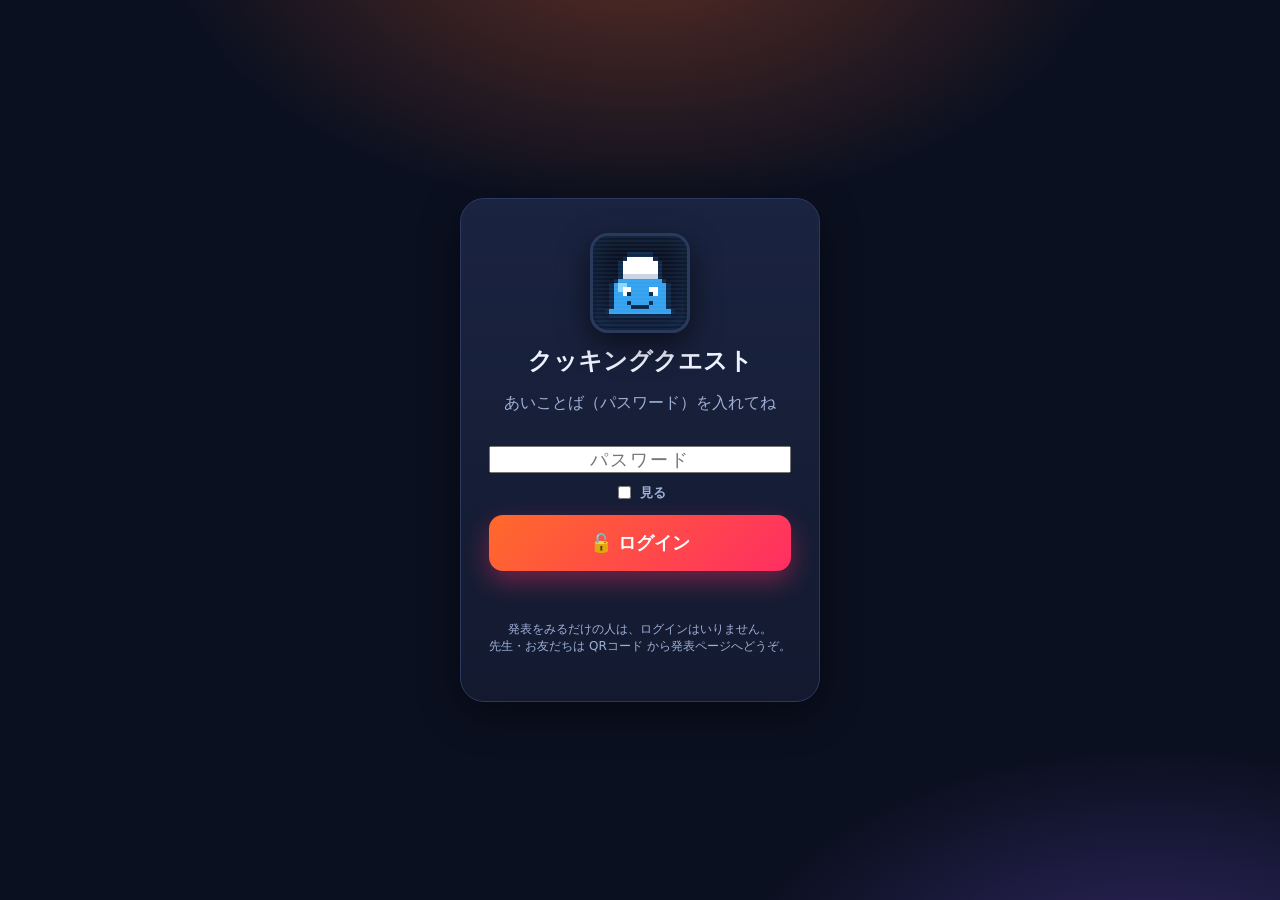
==== index.html @ fb12120c "ヘッダーに『共有QR』ボタンを追加：共有URLのQRコードを表示（他端末で読み取り→同じ記録）" ====
<!DOCTYPE html>
<html lang="ja">
<head>
<meta charset="UTF-8">
<meta name="viewport" content="width=device-width, initial-scale=1.0">
<title>クッキングクエスト｜20日間おひるごはんチャレンジ</title>
<link rel="icon" href="favicon.svg" type="image/svg+xml">
<link rel="icon" href="favicon-32.png" sizes="32x32" type="image/png">
<link rel="icon" href="favicon-16.png" sizes="16x16" type="image/png">
<link rel="apple-touch-icon" href="apple-touch-icon.png">
<style>
/* =========================================================
   クッキングクエスト  -  自由研究 料理記録アプリ
   小3男子がテンション上がる「ゲーム風」デザイン
   ========================================================= */
:root{
  --bg:#0b1020;
  --bg2:#131a30;
  --panel:#1a2340;
  --panel2:#212c50;
  --ink:#eef2ff;
  --sub:#9fb0d8;
  --line:#2c3860;
  --fire:#ff6a2b;
  --fire2:#ffb020;
  --lava:#ff2e63;
  --gold:#ffd23f;
  --lime:#39e08b;
  --sky:#37b6ff;
  --purple:#8a5cff;
  --radius:20px;
  --shadow:0 12px 40px rgba(0,0,0,.45);
  --font: system-ui, -apple-system, "Hiragino Maru Gothic ProN", "Yu Gothic", "Meiryo", sans-serif;
}
*{box-sizing:border-box;-webkit-tap-highlight-color:transparent}
html,body{margin:0;padding:0}
body{
  font-family:var(--font);
  color:var(--ink);
  background:
    radial-gradient(1200px 600px at 80% -10%, rgba(138,92,255,.25), transparent 60%),
    radial-gradient(1000px 500px at 0% 0%, rgba(255,106,43,.20), transparent 55%),
    var(--bg);
  min-height:100vh;
  overflow-x:hidden;
}
button{font-family:inherit;cursor:pointer}
img{max-width:100%;display:block}
input,textarea,select{font-family:inherit}

/* ---------- トップバー ---------- */
.topbar{
  position:sticky;top:0;z-index:50;
  display:flex;align-items:center;gap:14px;
  padding:12px 18px;
  background:linear-gradient(180deg, rgba(11,16,32,.96), rgba(11,16,32,.72));
  backdrop-filter:blur(10px);
  border-bottom:1px solid var(--line);
}
.brand{display:flex;align-items:center;gap:12px;font-weight:900;letter-spacing:.5px}
.brand .logo{
  width:46px;height:46px;border-radius:12px;
  display:grid;place-items:center;padding:5px;overflow:hidden;position:relative;
  background:linear-gradient(180deg,#0a1020,#0e1732);
  border:2px solid #2a3a5e;
  box-shadow:0 6px 18px rgba(0,0,0,.5), inset 0 0 16px rgba(255,176,32,.15), inset 0 0 0 2px #0a1020;
}
.brand .logo .pixel-sprite{width:100%;height:100%;image-rendering:pixelated;image-rendering:crisp-edges;
  animation:heroBob 1.8s ease-in-out infinite}
@keyframes heroBob{0%,100%{transform:translateY(0)}50%{transform:translateY(-8%)}}
@keyframes wobble{0%,100%{transform:rotate(-4deg)}50%{transform:rotate(6deg)}}
.brand b{font-size:19px;line-height:1}
.brand small{display:block;color:var(--sub);font-weight:700;font-size:11px;margin-top:2px}
.spacer{flex:1}
.nav{display:flex;gap:8px;flex-wrap:wrap}
.nav button{
  border:1px solid var(--line);
  background:var(--panel);color:var(--ink);
  padding:10px 14px;border-radius:12px;font-weight:800;font-size:14px;
  transition:.15s transform,.15s background,.15s border-color;
}
.nav button:hover{transform:translateY(-2px)}
.nav button.active{
  background:linear-gradient(135deg,var(--fire),var(--fire2));
  border-color:transparent;color:#231200;
  box-shadow:0 8px 22px rgba(255,176,32,.4);
}
.nav button .ic{margin-right:6px}

.hdr-qr{display:flex;align-items:center;gap:6px;border:1px solid var(--line);
  background:linear-gradient(135deg,var(--sky),var(--purple));color:#04121f;
  padding:9px 14px;border-radius:12px;font-weight:900;font-size:14px;
  box-shadow:0 6px 18px rgba(55,182,255,.35);transition:.15s transform}
.hdr-qr:hover{transform:translateY(-2px)}
.hdr-qr b{font-weight:900}
#qr-img-box img{width:230px;height:230px;image-rendering:pixelated;border:8px solid #fff;border-radius:10px;background:#fff}
@media (max-width:720px){ .hdr-qr b{display:none} .hdr-qr{padding:9px 11px} }

/* ---------- レイアウト ---------- */
.wrap{max-width:1120px;margin:0 auto;padding:22px 18px 90px}
.view{display:none;animation:pop .35s ease both}
.view.active{display:block}
@keyframes pop{from{opacity:0;transform:translateY(14px) scale(.99)}to{opacity:1;transform:none}}

.card{
  background:linear-gradient(180deg,var(--panel),var(--bg2));
  border:1px solid var(--line);border-radius:var(--radius);
  padding:20px;box-shadow:var(--shadow);
}
h2.section{font-size:22px;margin:0 0 4px;display:flex;align-items:center;gap:10px}
.muted{color:var(--sub)}

/* ---------- ダッシュボード ヒーロー ---------- */
.hero{
  position:relative;overflow:hidden;
  border-radius:26px;padding:26px;
  background:
    radial-gradient(600px 300px at 90% -20%, rgba(255,210,63,.25), transparent 60%),
    linear-gradient(135deg,#241033,#3a1030 60%,#0b1020);
  border:1px solid var(--line);
  box-shadow:var(--shadow);
}
.hero .flames{position:absolute;inset:auto 0 -20px 0;height:120px;pointer-events:none;opacity:.5;
  background:radial-gradient(60px 90px at 10% 100%, var(--fire), transparent 70%),
             radial-gradient(70px 110px at 35% 100%, var(--fire2), transparent 70%),
             radial-gradient(60px 90px at 60% 100%, var(--lava), transparent 70%),
             radial-gradient(80px 120px at 85% 100%, var(--fire), transparent 70%);
  filter:blur(2px);animation:flick 1.4s ease-in-out infinite alternate}
@keyframes flick{from{transform:translateY(6px) scaleY(.95);opacity:.4}to{transform:translateY(-4px) scaleY(1.05);opacity:.65}}
.hero h1{margin:0;font-size:30px;line-height:1.15;text-shadow:0 2px 0 rgba(0,0,0,.3)}
.hero .who{color:var(--gold);font-weight:900}
.hero p{margin:8px 0 0;color:#e9d6ff;font-weight:600}

.stat-row{display:flex;flex-wrap:wrap;gap:16px;margin-top:20px;align-items:center}
.ring{position:relative;width:150px;height:150px;flex:0 0 auto}
.ring svg{transform:rotate(-90deg)}
.ring .num{position:absolute;inset:0;display:grid;place-items:center;text-align:center}
.ring .num b{font-size:40px;line-height:1;display:block}
.ring .num span{font-size:12px;color:var(--sub);font-weight:800}
.badges{display:flex;gap:10px;flex-wrap:wrap}
.medal{
  width:74px;height:88px;border-radius:14px;display:grid;place-items:center;text-align:center;
  background:var(--panel2);border:1px solid var(--line);position:relative;
  font-size:11px;font-weight:800;color:var(--sub);gap:2px;padding:6px;
}
.medal .em{font-size:30px;filter:grayscale(1) opacity(.4)}
.medal.on{background:linear-gradient(180deg,#3a2c07,#1a1400);border-color:var(--gold);color:var(--gold)}
.medal.on .em{filter:none;animation:shine 2.5s ease-in-out infinite}
@keyframes shine{0%,100%{transform:scale(1)}50%{transform:scale(1.15)}}

.xpbar{margin-top:16px}
.xpbar .lvl{display:flex;justify-content:space-between;font-weight:900;margin-bottom:6px}
.xptrack{height:16px;border-radius:10px;background:#0c1122;border:1px solid var(--line);overflow:hidden}
.xpfill{height:100%;width:0;border-radius:10px;background:linear-gradient(90deg,var(--lime),var(--sky));transition:width .8s cubic-bezier(.2,.9,.2,1)}

/* ---------- 20日グリッド ---------- */
.grid-days{display:grid;grid-template-columns:repeat(auto-fill,minmax(150px,1fr));gap:14px;margin-top:8px}
.daycell{
  position:relative;border-radius:16px;overflow:hidden;aspect-ratio:1/1;
  background:var(--panel);border:1px dashed var(--line);
  display:grid;place-items:center;text-align:center;color:var(--sub);
  transition:.15s transform,.15s box-shadow;cursor:pointer;
}
.daycell:hover{transform:translateY(-3px);box-shadow:0 12px 26px rgba(0,0,0,.4)}
.daycell .plus{font-size:34px;font-weight:900;color:var(--fire2)}
.daycell .dn{position:absolute;top:8px;left:10px;font-weight:900;font-size:13px;
  background:rgba(0,0,0,.5);padding:3px 9px;border-radius:20px;z-index:2;color:#fff}
.daycell.done{border-style:solid;border-color:transparent;color:#fff}
.daycell.done img{position:absolute;inset:0;width:100%;height:100%;object-fit:cover}
.daycell.done .cap{position:absolute;inset:auto 0 0 0;z-index:2;padding:22px 10px 9px;
  background:linear-gradient(0deg,rgba(0,0,0,.85),transparent);
  font-weight:900;font-size:13px;text-align:left}
.daycell.done .cleared{position:absolute;top:7px;right:8px;z-index:2;font-size:12px;font-weight:900;
  color:#231200;background:var(--gold);padding:3px 8px;border-radius:20px}

/* ---------- フォーム ---------- */
.form-grid{display:grid;grid-template-columns:1fr 1fr;gap:16px}
.field{display:flex;flex-direction:column;gap:6px;margin-bottom:14px}
.field.full{grid-column:1/-1}
label{font-weight:800;font-size:14px;display:flex;align-items:center;gap:6px}
label .hint{color:var(--sub);font-weight:600;font-size:12px}
input[type=text],input[type=date],input[type=number],textarea,select{
  background:#0c1226;border:1px solid var(--line);color:var(--ink);
  border-radius:12px;padding:12px 14px;font-size:15px;outline:none;transition:.15s border-color,.15s box-shadow;
}
input:focus,textarea:focus,select:focus{border-color:var(--fire2);box-shadow:0 0 0 3px rgba(255,176,32,.2)}
textarea{resize:vertical;min-height:90px;line-height:1.5}

.stars{display:flex;gap:6px;font-size:30px}
.stars span{cursor:pointer;filter:grayscale(1) opacity(.45);transition:.12s transform}
.stars span:hover{transform:scale(1.2)}
.stars span.on{filter:none}

/* 写真アップ */
.dropzone{
  border:2px dashed var(--line);border-radius:16px;padding:22px;text-align:center;color:var(--sub);
  background:#0c1226;transition:.15s;cursor:pointer;
}
.dropzone.drag{border-color:var(--fire2);background:#141a33;color:var(--ink)}
.dropzone b{color:var(--fire2)}
.photos{display:grid;grid-template-columns:repeat(auto-fill,minmax(120px,1fr));gap:10px;margin-top:12px}
.thumb{position:relative;border-radius:12px;overflow:hidden;aspect-ratio:1/1;background:#0c1226;border:1px solid var(--line)}
.thumb img{width:100%;height:100%;object-fit:cover}
.thumb .del{position:absolute;top:5px;right:5px;border:none;background:rgba(0,0,0,.65);color:#fff;
  width:26px;height:26px;border-radius:50%;font-weight:900}
.thumb .mv{position:absolute;bottom:5px;left:5px;display:flex;gap:4px}
.thumb .mv button{border:none;background:rgba(0,0,0,.65);color:#fff;width:24px;height:24px;border-radius:7px;font-weight:900;font-size:14px}

.btn{
  border:none;border-radius:14px;padding:14px 22px;font-weight:900;font-size:16px;
  background:linear-gradient(135deg,var(--fire),var(--lava));color:#fff;
  box-shadow:0 10px 26px rgba(255,46,99,.4);transition:.15s transform;
}
.btn:hover{transform:translateY(-2px)}
.btn.big{width:100%;font-size:18px;padding:16px}
.btn.ghost{background:var(--panel);color:var(--ink);border:1px solid var(--line);box-shadow:none}
.btn.gold{background:linear-gradient(135deg,var(--gold),var(--fire2));color:#231200;box-shadow:0 10px 26px rgba(255,176,32,.4)}
.btn.lime{background:linear-gradient(135deg,var(--lime),#12b981);color:#052616;box-shadow:0 10px 26px rgba(57,224,139,.35)}
.btn.sky{background:linear-gradient(135deg,var(--sky),var(--purple));color:#04121f;box-shadow:0 10px 26px rgba(55,182,255,.35)}
.btn.sm{padding:9px 14px;font-size:14px;border-radius:11px}
.row{display:flex;gap:12px;flex-wrap:wrap;align-items:center}
.row.end{justify-content:flex-end}

.chips{display:flex;flex-wrap:wrap;gap:8px}
.chip{background:var(--panel2);border:1px solid var(--line);border-radius:20px;padding:6px 12px;font-weight:800;font-size:13px}

/* ---------- 発表スライド ---------- */
#present-view{position:fixed;inset:0;z-index:200;background:#05070f;display:none}
#present-view.active{display:block}
.slide{position:absolute;inset:0;display:none;flex-direction:column;padding:4vmin 5vmin 96px;color:#fff;overflow:hidden}
.slide.show{display:flex;animation:slidein .5s cubic-bezier(.2,.9,.2,1) both}
@keyframes slidein{from{opacity:0;transform:translateX(40px) scale(.98)}to{opacity:1;transform:none}}
.slide .kicker{font-weight:900;color:var(--gold);letter-spacing:2px;font-size:clamp(14px,2.4vmin,22px)}
.slide h1{font-size:clamp(30px,7vmin,74px);margin:.2em 0;line-height:1.05;text-shadow:0 4px 0 rgba(0,0,0,.4)}
.slide .big-photos{flex:1;display:grid;gap:2vmin;min-height:0}
.slide .big-photos img{width:100%;height:100%;object-fit:cover;border-radius:18px;box-shadow:0 20px 50px rgba(0,0,0,.6)}
.slide .meta{display:flex;flex-wrap:wrap;gap:2vmin;margin-top:2vmin;font-size:clamp(15px,2.6vmin,26px)}
.slide .meta .box{background:rgba(255,255,255,.08);border:1px solid rgba(255,255,255,.14);border-radius:16px;padding:1.4vmin 2vmin;backdrop-filter:blur(4px)}
.slide .meta .box b{color:var(--gold)}
.present-bar{position:absolute;inset:auto 0 0 0;z-index:210;display:flex;align-items:center;gap:14px;
  padding:14px 20px;background:linear-gradient(0deg,rgba(0,0,0,.6),transparent)}
.present-bar .prog{flex:1;height:8px;border-radius:6px;background:rgba(255,255,255,.15);overflow:hidden}
.present-bar .prog i{display:block;height:100%;background:linear-gradient(90deg,var(--fire2),var(--lava));width:0;transition:width .4s}
.present-bar button{border:1px solid rgba(255,255,255,.25);background:rgba(255,255,255,.1);color:#fff;
  border-radius:12px;padding:10px 16px;font-weight:900;font-size:16px}
.present-bar .pageno{font-weight:900;min-width:64px;text-align:center}
.cover-slide{align-items:center;justify-content:center;text-align:center;
  background:radial-gradient(800px 500px at 50% 0%,rgba(255,106,43,.35),transparent 60%)}
.cover-slide .plate{font-size:clamp(70px,18vmin,200px);animation:spin 14s linear infinite}
@keyframes spin{to{transform:rotate(360deg)}}

/* ---------- 印刷/PDF ---------- */
.print-opts{display:grid;grid-template-columns:1fr 1fr 1fr;gap:14px}
.print-opts .field{margin:0}
.preview-scroller{margin-top:18px;background:#070b16;border:1px solid var(--line);border-radius:16px;
  padding:24px;max-height:70vh;overflow:auto;display:flex;flex-direction:column;align-items:center;gap:20px}

/* 印刷レポート本体（画面ではプレビュー、印刷では実寸） */
#report{color:#111;background:transparent}
.paper{
  background:#fff;color:#111;margin:0 auto;position:relative;
  box-shadow:0 8px 30px rgba(0,0,0,.5);overflow:hidden;
  /* サイズはJSで width/height を mm 指定 */
}
.paper .pad{padding:12mm 13mm;height:100%;display:flex;flex-direction:column}
.paper .p-head{display:flex;justify-content:space-between;align-items:flex-end;border-bottom:3px solid #ff6a2b;padding-bottom:6px;margin-bottom:8px}
.paper .p-head .dnum{font-weight:900;font-size:7mm;color:#ff5a1f}
.paper .p-head .pdate{font-weight:800;color:#555}
.paper h3.p-title{margin:2mm 0 3mm;font-size:8mm;line-height:1.15}
.paper .p-photos{display:grid;gap:4mm}
.paper .p-photos img{width:100%;height:100%;object-fit:cover;border-radius:3mm;border:1px solid #eee}
.paper .p-body{display:grid;grid-template-columns:1fr 1fr;gap:5mm;margin-top:4mm}
.paper .p-block{background:#fff7ef;border:1.5px solid #ffd7b8;border-radius:3mm;padding:3mm 4mm}
.paper .p-block h4{margin:0 0 1.5mm;color:#e2560f;font-size:4mm;display:flex;align-items:center;gap:1.5mm}
.paper .p-block .txt{white-space:pre-wrap;line-height:1.6;font-size:3.6mm}
.paper .p-block ul{margin:0;padding-left:5mm;line-height:1.7;font-size:3.6mm}
.paper .p-foot{margin-top:auto;display:flex;justify-content:space-between;color:#999;font-size:3mm;border-top:1px solid #eee;padding-top:2mm}
.paper .stars-print{color:#ff8f1f;letter-spacing:1px}
/* 表紙 */
.paper.cover .pad{justify-content:center;align-items:center;text-align:center;
  background:radial-gradient(120mm 80mm at 50% 20%,#fff1e6,#fff)}
.paper.cover .plate{font-size:40mm}
.paper.cover .maintitle{font-size:12mm;font-weight:900;color:#c23a00;line-height:1.15;margin:4mm 0}
.paper.cover .sub{font-size:6mm;color:#ff6a2b;font-weight:800}
.paper.cover .byline{margin-top:12mm;font-size:5mm;line-height:2;color:#333}
.paper.cover .byline b{font-size:7mm}
.paper.cover .qr-box{margin-top:8mm;display:flex;flex-direction:column;align-items:center;gap:2mm}
.paper.cover .qr-box img{width:34mm;height:34mm;image-rendering:pixelated;border:1.5mm solid #fff;box-shadow:0 0 0 1px #eee}
.paper.cover .qr-box .cap{font-size:3.6mm;color:#c23a00;font-weight:800;line-height:1.4}
.paper .p-qr{position:absolute;top:9mm;right:11mm;text-align:center;z-index:3}
.paper .p-qr img{width:20mm;height:20mm;image-rendering:pixelated}
.paper .p-qr .cap{font-size:2.4mm;color:#999}
.paper.cover .frame{position:absolute;inset:6mm;border:2mm solid #ffb020;border-radius:6mm;pointer-events:none}
.paper.cover .frame2{position:absolute;inset:9mm;border:.6mm dashed #ff6a2b;border-radius:4mm;pointer-events:none}
/* はじめに / まとめ */
.paper.doc .doc-h{font-size:9mm;color:#c23a00;font-weight:900;border-bottom:3px solid #ffb020;padding-bottom:3mm;display:flex;gap:3mm;align-items:center}
.paper.doc .doc-body{margin-top:6mm;font-size:4.4mm;line-height:1.9;white-space:pre-wrap}
.paper.doc .doc-list{margin-top:6mm}
.paper.doc .doc-list .it{display:flex;gap:4mm;padding:3mm 0;border-bottom:1px dashed #ffd7b8}
.paper.doc .doc-list .it .n{font-weight:900;color:#ff6a2b}

.empty-note{color:var(--sub);text-align:center;padding:30px}

/* ---------- せってい ---------- */
.setting-grid{display:grid;grid-template-columns:1fr 1fr;gap:16px}
.danger{color:var(--lava)}
.kv{display:flex;justify-content:space-between;padding:10px 0;border-bottom:1px dashed var(--line)}

/* ---------- トースト & 紙吹雪 & レベルアップ ---------- */
#toast{position:fixed;left:50%;bottom:26px;transform:translateX(-50%) translateY(30px);z-index:400;
  background:#111a33;border:1px solid var(--line);border-radius:14px;padding:12px 20px;font-weight:900;
  box-shadow:var(--shadow);opacity:0;transition:.3s}
#toast.show{opacity:1;transform:translateX(-50%) translateY(0)}
#confetti{position:fixed;inset:0;z-index:500;pointer-events:none;display:none}
#levelup{position:fixed;inset:0;z-index:450;display:none;place-items:center;background:rgba(5,7,15,.6);backdrop-filter:blur(3px)}
#levelup.show{display:grid;animation:pop .3s ease}
#levelup .box{text-align:center;background:linear-gradient(135deg,#2a1636,#3a1030);border:2px solid var(--gold);
  border-radius:24px;padding:40px 50px;box-shadow:0 0 60px rgba(255,210,63,.5)}
#levelup .box .em{font-size:80px;animation:shine 1.2s ease infinite}
#levelup .box h2{font-size:34px;margin:10px 0;color:var(--gold)}

/* ---------- レシピ図鑑 ---------- */
#recipe-cats .catchip{cursor:pointer;transition:.15s transform,.15s background;user-select:none}
#recipe-cats .catchip:hover{transform:translateY(-2px)}
#recipe-cats .catchip.on{background:linear-gradient(135deg,var(--fire),var(--fire2));border-color:transparent;color:#231200}
.recipe-grid{display:grid;grid-template-columns:repeat(auto-fill,minmax(168px,1fr));gap:14px}
.recipe-card{border-radius:18px;overflow:hidden;background:var(--panel);border:1px solid var(--line);
  cursor:pointer;transition:.15s transform,.15s box-shadow;display:flex;flex-direction:column}
.recipe-card:hover{transform:translateY(-4px);box-shadow:0 14px 30px rgba(0,0,0,.45)}
.recipe-poster{position:relative;aspect-ratio:4/3;display:grid;place-items:center;overflow:hidden}
.recipe-poster .photo{position:absolute;inset:0;width:100%;height:100%;object-fit:cover;z-index:0}
.recipe-poster .photo~.dish{display:none}
.rd-hero .photo{position:absolute;inset:0;width:100%;height:100%;object-fit:cover;z-index:0}
.rd-hero .photo~.dish{display:none}
.recipe-poster .dish{font-size:64px;filter:drop-shadow(0 8px 10px rgba(0,0,0,.35));z-index:1;animation:dishFloat 3s ease-in-out infinite}
@keyframes dishFloat{0%,100%{transform:translateY(0) rotate(-2deg)}50%{transform:translateY(-6px) rotate(2deg)}}
.recipe-poster .spark{position:absolute;z-index:1;font-size:16px;opacity:.9}
.recipe-poster .lv{position:absolute;top:8px;left:8px;z-index:2;background:rgba(0,0,0,.55);color:#ffd23f;
  font-weight:900;font-size:12px;padding:3px 8px;border-radius:20px}
.recipe-poster .time{position:absolute;top:8px;right:8px;z-index:2;background:rgba(0,0,0,.55);color:#fff;
  font-weight:900;font-size:12px;padding:3px 8px;border-radius:20px}
.recipe-poster .catbadge{position:absolute;bottom:8px;left:8px;z-index:2;background:rgba(0,0,0,.5);color:#fff;
  font-weight:800;font-size:11px;padding:2px 8px;border-radius:20px}
.recipe-info{padding:10px 12px 12px}
.recipe-info .name{font-weight:900;font-size:15px;line-height:1.25}
.recipe-info .nick{color:var(--sub);font-size:12px;margin-top:3px;line-height:1.3}

.recipe-detail-bg{position:fixed;inset:0;z-index:340;background:rgba(5,7,15,.75);backdrop-filter:blur(5px);
  display:none;place-items:start center;padding:24px 16px;overflow-y:auto}
.recipe-detail-bg.show{display:grid}
.recipe-detail{background:linear-gradient(180deg,var(--panel),var(--bg2));border:1px solid var(--line);
  border-radius:22px;max-width:620px;width:100%;box-shadow:var(--shadow);overflow:hidden;margin:auto}
.rd-hero{position:relative;height:170px;display:grid;place-items:center}
.rd-hero .dish{font-size:96px;filter:drop-shadow(0 10px 14px rgba(0,0,0,.4));z-index:1;animation:dishFloat 3s ease-in-out infinite}
.rd-hero .sp{position:absolute;font-size:20px;z-index:1}
.rd-hero .close{position:absolute;top:12px;right:12px;z-index:3;border:none;width:38px;height:38px;border-radius:50%;
  background:rgba(0,0,0,.5);color:#fff;font-weight:900;font-size:18px;cursor:pointer}
.rd-body{padding:18px 20px 22px}
.rd-body h3{margin:0;font-size:22px}
.rd-body .nick{color:var(--fire2);font-weight:800;margin:4px 0 12px}
.rd-meta{display:flex;gap:8px;flex-wrap:wrap;margin-bottom:16px}
.rd-meta .m{background:var(--panel2);border:1px solid var(--line);border-radius:12px;padding:6px 12px;font-weight:800;font-size:13px}
.rd-sec{margin-top:16px}
.rd-sec h4{margin:0 0 8px;font-size:16px;display:flex;align-items:center;gap:7px;color:var(--fire2)}
.rd-ing{display:flex;flex-wrap:wrap;gap:8px}
.rd-ing .it{background:#0c1226;border:1px solid var(--line);border-radius:10px;padding:7px 11px;font-size:14px;font-weight:700}
.rd-steps{display:flex;flex-direction:column;gap:10px;counter-reset:st}
.rd-step{display:flex;gap:12px;align-items:flex-start;background:#0c1226;border:1px solid var(--line);border-radius:14px;padding:12px 14px}
.rd-step .no{counter-increment:st;flex:0 0 auto;width:28px;height:28px;border-radius:50%;
  background:linear-gradient(135deg,var(--fire),var(--lava));color:#fff;font-weight:900;display:grid;place-items:center;font-size:14px}
.rd-step .no::before{content:counter(st)}
.rd-step .se{font-size:24px;line-height:1;flex:0 0 auto}
.rd-step .st{line-height:1.5;font-weight:600;padding-top:2px}
.rd-tip{background:#141a33;border:1px dashed var(--fire2);border-radius:14px;padding:12px 14px;font-weight:700;line-height:1.5}
.rd-help{background:#2a1420;border:1px solid var(--lava);border-radius:14px;padding:12px 14px;color:#ffd0d8;font-weight:800;line-height:1.5;margin-top:12px}
#recipe-credits details{background:var(--panel);border:1px solid var(--line);border-radius:14px;padding:6px 14px}
#recipe-credits summary{cursor:pointer;font-weight:800;padding:8px 0;color:var(--sub)}
#recipe-credits .clist{font-size:12px;color:var(--sub);line-height:1.7;max-height:280px;overflow:auto;padding:6px 0}
#recipe-credits .clist a{color:var(--sky);text-decoration:none}
#recipe-credits .clist .cn{color:var(--ink);font-weight:700}

/* ---------- ログイン ---------- */
#login{position:fixed;inset:0;z-index:600;display:grid;place-items:center;padding:20px;
  background:
    radial-gradient(800px 500px at 50% -10%, rgba(255,106,43,.35), transparent 60%),
    radial-gradient(700px 400px at 90% 110%, rgba(138,92,255,.3), transparent 60%),
    var(--bg);}
#login.hidden{display:none}
.login-card{width:100%;max-width:360px;text-align:center;
  background:linear-gradient(180deg,var(--panel),var(--bg2));border:1px solid var(--line);
  border-radius:24px;padding:34px 28px;box-shadow:var(--shadow)}
.login-logo{width:100px;height:100px;margin:0 auto 12px;border-radius:18px;display:grid;place-items:center;
  background:linear-gradient(180deg,#0a1020,#0e1732);
  border:3px solid #2a3a5e;
  box-shadow:0 10px 30px rgba(0,0,0,.55), inset 0 0 26px rgba(51,161,238,.18), inset 0 0 0 3px #0a1020;
  padding:12px;overflow:hidden;position:relative}
.login-logo::after{content:"";position:absolute;inset:0;pointer-events:none;
  background:repeating-linear-gradient(0deg, rgba(255,255,255,.04) 0 2px, transparent 2px 4px)}
.pixel-sprite{width:100%;height:100%;image-rendering:pixelated;image-rendering:crisp-edges;
  transform-origin:center bottom;animation:slimeBounce 1.15s ease-in-out infinite}
@keyframes slimeBounce{
  0%{transform:translateY(0) scale(1,1)}
  18%{transform:translateY(2%) scale(1.1,0.9)}
  50%{transform:translateY(-14%) scale(0.95,1.07)}
  78%{transform:translateY(0) scale(1.05,0.96)}
  100%{transform:translateY(0) scale(1,1)}}
.login-card h1{margin:6px 0 2px;font-size:24px}
.login-card input[type=password],.login-card input[type=text]{width:100%;margin-top:16px;text-align:center;font-size:18px;letter-spacing:2px}
.login-show{display:inline-flex;align-items:center;gap:6px;margin-top:10px;font-size:13px;color:var(--sub);font-weight:700;cursor:pointer}
#login-err{color:var(--lava);font-weight:900;margin-top:12px;min-height:22px;animation:none}
#login-err.shake{animation:shake .4s}
@keyframes shake{0%,100%{transform:translateX(0)}20%,60%{transform:translateX(-8px)}40%,80%{transform:translateX(8px)}}

/* ---------- モーダル ---------- */
.modal-bg{position:fixed;inset:0;z-index:300;background:rgba(5,7,15,.7);backdrop-filter:blur(4px);display:none;place-items:center;padding:20px}
.modal-bg.show{display:grid}
.modal{background:linear-gradient(180deg,var(--panel),var(--bg2));border:1px solid var(--line);border-radius:20px;
  max-width:560px;width:100%;padding:24px;box-shadow:var(--shadow)}
.modal h3{margin:0 0 12px}

/* ---------- レスポンシブ ---------- */
@media (max-width:720px){
  .form-grid{grid-template-columns:1fr}
  .print-opts{grid-template-columns:1fr 1fr}
  .setting-grid{grid-template-columns:1fr}
  .brand small{display:none}
  .hero h1{font-size:24px}
}

/* ---------- 印刷時 ---------- */
#page-style{}
@media print{
  html,body{background:#fff !important;margin:0 !important;padding:0 !important}
  /* いったん全部かくして、レポート（紙）だけ見せる */
  body *{visibility:hidden !important}
  #report, #report *{visibility:visible !important}
  /* アニメ由来の transform を消して #report をページ最上部に固定 */
  .wrap,.view,#print-view,.preview-scroller{animation:none !important;transform:none !important}
  #report{position:absolute;left:0;top:0;width:100%}
  .paper{
    transform:none !important;      /* プレビュー用の縮小をリセット */
    margin:0 auto !important;
    box-shadow:none !important;
    page-break-after:always;break-after:page;
  }
  .paper:last-child{page-break-after:auto;break-after:auto}
}
</style>
</head>
<body>

<!-- ============ トップバー ============ -->
<header class="topbar">
  <div class="brand">
    <div class="logo" id="brand-logo"></div>
    <div>
      <b>クッキングクエスト</b>
      <small id="brand-sub">20日間 おひるごはんチャレンジ</small>
    </div>
  </div>
  <div class="spacer"></div>
  <button class="hdr-qr" id="header-qr" title="共有QRコード（ほかの端末で開く）">📱<b>共有QR</b></button>
  <nav class="nav" id="nav">
    <button data-view="dash" class="active"><span class="ic">🏠</span>ホーム</button>
    <button data-view="entry"><span class="ic">✍️</span>記録する</button>
    <button data-view="present"><span class="ic">🎤</span>発表モード</button>
    <button data-view="print"><span class="ic">🖨️</span>印刷・PDF</button>
    <button data-view="recipes"><span class="ic">📖</span>レシピ</button>
    <button data-view="settings"><span class="ic">⚙️</span>せってい</button>
  </nav>
</header>

<div class="wrap">

  <!-- ============ ダッシュボード ============ -->
  <section class="view active" id="dash">
    <div class="hero">
      <div class="flames"></div>
      <div class="who"><span id="hero-name">陸斗</span> の じゆうけんきゅう</div>
      <h1 id="hero-title">2026年夏休み自由研究: クッキングクエスト🔥</h1>
      <p id="hero-line">まいにち おひるごはんを作って、伝説のシェフをめざそう！🍳</p>
      <div class="stat-row">
        <div class="ring">
          <svg width="150" height="150" viewBox="0 0 150 150">
            <circle cx="75" cy="75" r="64" fill="none" stroke="#0c1122" stroke-width="16"/>
            <circle id="ring-fg" cx="75" cy="75" r="64" fill="none" stroke="url(#g1)" stroke-width="16"
              stroke-linecap="round" stroke-dasharray="402" stroke-dashoffset="402"/>
            <defs><linearGradient id="g1" x1="0" y1="0" x2="1" y2="1">
              <stop offset="0" stop-color="#39e08b"/><stop offset="1" stop-color="#37b6ff"/>
            </linearGradient></defs>
          </svg>
          <div class="num"><b id="ring-num">0</b><span>/ <span id="ring-goal">20</span>日 クリア</span></div>
        </div>
        <div style="flex:1;min-width:240px">
          <div class="badges" id="badges"></div>
          <div class="xpbar">
            <div class="lvl"><span id="lvl-name">Lv.1 みならいシェフ</span><span id="xp-text">0 XP</span></div>
            <div class="xptrack"><div class="xpfill" id="xpfill"></div></div>
          </div>
        </div>
      </div>
    </div>

    <div class="row" style="margin:22px 0 14px">
      <h2 class="section" style="margin:0">📅 きろくカレンダー</h2>
      <div class="spacer"></div>
      <button class="btn gold sm" id="quick-add">＋ きょうの記録をする</button>
    </div>
    <div class="grid-days" id="grid-days"></div>
  </section>

  <!-- ============ 記録する（フォーム） ============ -->
  <section class="view" id="entry">
    <div class="card">
      <h2 class="section">✍️ <span id="entry-head">きょうの おひるごはんを記録しよう</span></h2>
      <p class="muted" id="entry-sub">写真とテキストを入れて「クリア！」をおすと保存されるよ。</p>

      <div class="form-grid" style="margin-top:14px">
        <div class="field">
          <label>📆 何日目？ <span class="hint">1〜99</span></label>
          <input type="number" id="f-day" min="1" max="99" value="1">
        </div>
        <div class="field">
          <label>🗓️ 日づけ</label>
          <input type="date" id="f-date">
        </div>
        <div class="field full">
          <label>🍽️ 料理のタイトル <span class="hint">かっこいい名前をつけよう！</span></label>
          <input type="text" id="f-title" placeholder="れい：オムライス火山（かざん）もり">
        </div>
        <div class="field full">
          <label>📷 料理の写真 <span class="hint">なん枚でもOK・ドラッグしても入るよ</span></label>
          <div class="dropzone" id="dropzone">
            <div style="font-size:34px">📸</div>
            <div>ここをタップ、または <b>写真をドラッグ</b> して入れよう</div>
            <input type="file" id="f-photo" accept="image/*" multiple hidden>
          </div>
          <div class="photos" id="photos"></div>
        </div>
        <div class="field">
          <label>🧂 使った材料（ざいりょう） <span class="hint">1行に1つ</span></label>
          <textarea id="f-ing" placeholder="たまご 2こ&#10;ごはん 1ぱい&#10;ケチャップ&#10;たまねぎ"></textarea>
        </div>
        <div class="field">
          <label>👨‍🍳 作りかた・くふうしたこと</label>
          <textarea id="f-steps" placeholder="れい：たまねぎを小さく切った。&#10;ケチャップをよくまぜた。&#10;火加減に気をつけた！"></textarea>
        </div>
        <div class="field full">
          <label>💬 かんそう・むずかしかったこと・あじ</label>
          <textarea id="f-note" placeholder="れい：とろとろにできて自分でもびっくり！つぎはチーズを入れたい。"></textarea>
        </div>
        <div class="field">
          <label>⭐ 今日のできばえ</label>
          <div class="stars" id="stars">
            <span data-v="1">⭐</span><span data-v="2">⭐</span><span data-v="3">⭐</span><span data-v="4">⭐</span><span data-v="5">⭐</span>
          </div>
        </div>
        <div class="field">
          <label>😋 おいしさレベル</label>
          <select id="f-yum">
            <option value="🤤 ぜっぴん！">🤤 ぜっぴん！</option>
            <option value="😋 おいしい">😋 おいしい</option>
            <option value="🙂 まあまあ">🙂 まあまあ</option>
            <option value="😅 つぎはがんばる">😅 つぎはがんばる</option>
          </select>
        </div>
      </div>

      <div class="row end" style="margin-top:10px">
        <button class="btn ghost sm" id="entry-cancel" style="display:none">キャンセル</button>
        <button class="btn ghost sm" id="entry-delete" style="display:none">🗑️ この日を消す</button>
        <button class="btn big" id="save-entry" style="max-width:280px">🔥 クリア！ 記録する</button>
      </div>
    </div>
  </section>

  <!-- ============ 発表モード（起動画面） ============ -->
  <section class="view" id="present">
    <div class="card" style="text-align:center">
      <h2 class="section" style="justify-content:center">🎤 発表モード</h2>
      <p class="muted">大きな画面（プロジェクター）でスライドショー。矢印キー ← → でめくれるよ。</p>
      <div style="font-size:70px;margin:10px">📽️</div>
      <div class="row" style="justify-content:center">
        <button class="btn big sky" id="start-present" style="max-width:320px">▶ スライドを はじめる</button>
      </div>
      <p class="muted" style="margin-top:16px">キーそうさ：<span class="chip">→ / Space つぎ</span> <span class="chip">← まえ</span> <span class="chip">F 全画面</span> <span class="chip">Esc おわる</span></p>
    </div>
  </section>

  <!-- ============ 印刷・PDF ============ -->
  <section class="view" id="print-view">
    <div class="card print-controls no-print">
      <h2 class="section">🖨️ 印刷・PDFにする</h2>
      <p class="muted">紙のサイズと向きをえらんで「印刷する」→ プリンタ画面で「PDFに保存」もできるよ。カラー印刷におすすめ。</p>
      <div class="print-opts" style="margin-top:14px">
        <div class="field">
          <label>📄 紙のサイズ</label>
          <select id="p-size">
            <option value="A4">A4（ふつう・210×297mm）</option>
            <option value="A3">A3（大きい・297×420mm）</option>
            <option value="A5">A5（小さい・148×210mm）</option>
            <option value="B5">B5（JIS・182×257mm）</option>
            <option value="B4">B4（JIS・257×364mm）</option>
            <option value="Letter">レター（216×279mm）</option>
            <option value="Legal">リーガル（216×356mm）</option>
            <option value="Hagaki">はがき（100×148mm）</option>
            <option value="L">L判写真（89×127mm）</option>
          </select>
        </div>
        <div class="field">
          <label>🔄 向き</label>
          <select id="p-orient">
            <option value="portrait">たて</option>
            <option value="landscape">よこ</option>
          </select>
        </div>
        <div class="field">
          <label>🧩 レイアウト</label>
          <select id="p-layout">
            <option value="full">1日 1ページ（写真大きめ・おすすめ）</option>
            <option value="compact">2日 1ページ（コンパクト）</option>
          </select>
        </div>
        <div class="field">
          <label>🖼️ 表紙をつける</label>
          <select id="p-cover"><option value="1">つける</option><option value="0">つけない</option></select>
        </div>
        <div class="field">
          <label>📖 「はじめに・まとめ」</label>
          <select id="p-docs"><option value="1">入れる</option><option value="0">入れない</option></select>
        </div>
        <div class="field">
          <label>🔗 発表QRコード</label>
          <select id="p-qr"><option value="1">表紙につける</option><option value="0">つけない</option></select>
        </div>
        <div class="field">
          <label>&nbsp;</label>
          <button class="btn gold" id="do-print">🖨️ 印刷する / PDFに保存</button>
        </div>
      </div>
      <p class="muted no-print" style="margin-top:8px">↓ 下はプレビュー（実際に印刷される紙のイメージ）</p>
    </div>

    <div class="preview-scroller no-print" id="preview-scroller">
      <div id="report"></div>
    </div>
  </section>

  <!-- ============ レシピ図鑑 ============ -->
  <section class="view" id="recipes">
    <div class="card" style="background:linear-gradient(135deg,#241033,#3a1030 60%,#0b1020)">
      <h2 class="section">📖 レシピ図鑑 <span class="chip" id="recipe-count"></span></h2>
      <p class="muted">「作ってみたい！」をタップすると、材料・作り方が出るよ。そのまま「記録する」に写せるので、まよったらここから選ぼう！🍳</p>
      <div class="chips" id="recipe-cats" style="margin-top:12px"></div>
    </div>
    <div class="recipe-grid" id="recipe-grid" style="margin-top:16px"></div>
    <div id="recipe-credits" style="margin-top:18px"></div>
  </section>

  <!-- ============ せってい ============ -->
  <section class="view" id="settings">
    <div class="card" style="background:linear-gradient(135deg,#0e2a3a,#0b1020);border-color:#1c5a7a">
      <h2 class="section">🔗 共有URL（どの端末でも同じ記録）</h2>
      <p class="muted">このURLを ふせておけば、パソコン・スマホ・iPad など どの端末で開いても同じ記録が出ます。iPadで開けばそのまま発表もできます。<b>大事なURLなので、なくさないように保存してね。</b></p>
      <div class="row" style="margin-top:10px">
        <input type="text" id="share-url" readonly style="flex:1;min-width:220px" onclick="this.select()">
        <button class="btn sky sm" id="copy-url">📋 コピー</button>
      </div>
      <p class="muted" id="ws-note" style="font-size:12px;margin-top:8px"></p>
    </div>

    <div class="card" style="margin-top:18px">
      <h2 class="section">⚙️ せってい（自由研究のじょうほう）</h2>
      <p class="muted">ここに入れた名前や目標は、表紙やスライドに出るよ。</p>
      <div class="setting-grid" style="margin-top:14px">
        <div class="field"><label>👦 名前</label><input type="text" id="s-name" placeholder="陸斗"></div>
        <div class="field"><label>🏫 学年・組</label><input type="text" id="s-grade" placeholder="3-1"></div>
        <div class="field full"><label>📕 タイトル <span class="hint">表紙・発表ページに出るよ</span></label><input type="text" id="s-title" placeholder="2026年夏休み自由研究: クッキングクエスト🔥"></div>
        <div class="field full"><label>🌐 発表ページの公開URL <span class="hint">印刷のQRコードの飛び先</span></label><input type="text" id="s-url" placeholder="https://…github.io/…/present.html"></div>
        <div class="field"><label>🎯 目標の日数</label><input type="number" id="s-goal" min="1" max="99" value="20"></div>
        <div class="field"><label>🔔 効果音</label><select id="s-sound"><option value="1">オン</option><option value="0">オフ</option></select></div>
        <div class="field full"><label>💡 はじめに（きっかけ・目的）</label><textarea id="s-intro" placeholder="れい：ぼくはお母さんの手つだいで料理をするのが好きになったので、夏休みに毎日おひるごはんを作ってみることにしました。"></textarea></div>
        <div class="field full"><label>🏁 まとめ（わかったこと・かんそう）</label><textarea id="s-summary" placeholder="れい：20日つづけて、包丁の使い方が上手になった。火かげんがむずかしかった。家族が『おいしい』と言ってくれてうれしかった。"></textarea></div>
      </div>
      <div class="row"><button class="btn lime sm" id="save-settings">💾 ほぞんする</button></div>
    </div>

    <div class="card" style="margin-top:18px">
      <h2 class="section">💾 バックアップ・書き出し</h2>
      <p class="muted">写真もぜんぶ入ったデータを保存できます。パソコンを変えるときや、消えてしまうのが心配なときに。</p>
      <div class="kv"><span>📦 データを保存（バックアップ）</span><button class="btn ghost sm" id="export-json">JSONで書き出す</button></div>
      <div class="kv"><span>📥 データを読みこむ（ふくげん）</span><button class="btn ghost sm" id="import-json">JSONを読みこむ</button></div>
      <div class="kv"><span>🌐 発表をオフライン用に書き出す</span><button class="btn sky sm" id="export-site">バックアップHTMLを保存</button></div>
      <p class="muted" style="font-size:13px">※ 発表は<b>すでにクラウドで自動共有</b>されています（上の「共有URL」）。QRコードもそのURLに自動でつながります。<br>このボタンは、ネットが無い場所でも開ける「1ファイル完結の発表バックアップ」を保存したいとき用です。</p>
      <input type="file" id="import-file" accept="application/json" hidden>
    </div>

    <div class="card" style="margin-top:18px">
      <h2 class="section">🧪 おためし</h2>
      <div class="kv"><span>サンプルデータを入れて動きを見る</span><button class="btn ghost sm" id="load-demo">デモを入れる</button></div>
      <div class="kv"><span class="danger">ぜんぶ消して最初から</span><button class="btn ghost sm danger" id="reset-all">全部リセット</button></div>
    </div>
    <p class="muted" style="text-align:center;margin-top:20px;font-size:13px">クッキングクエスト 🔥 データはこのブラウザの中に自動保存されます</p>
  </section>

</div><!-- /wrap -->

<!-- 発表スライドのステージ -->
<div id="present-view">
  <div id="slides"></div>
  <div class="present-bar">
    <button id="pv-prev">← まえ</button>
    <div class="pageno" id="pv-pageno">1 / 1</div>
    <div class="prog"><i id="pv-prog"></i></div>
    <button id="pv-full">⛶ 全画面</button>
    <button id="pv-next">つぎ →</button>
    <button id="pv-exit">✕ おわる</button>
  </div>
</div>

<!-- 部品 -->
<div id="toast"></div>
<canvas id="confetti"></canvas>
<div id="levelup"><div class="box"><div class="em">🏆</div><h2 id="lu-title">レベルアップ！</h2><p id="lu-sub"></p></div></div>
<div class="modal-bg" id="modal"><div class="modal"><h3 id="m-title"></h3><div id="m-body"></div><div class="row end" style="margin-top:16px"><button class="btn ghost sm" id="m-cancel">キャンセル</button><button class="btn sm" id="m-ok">OK</button></div></div></div>

<!-- レシピ詳細 -->
<div class="recipe-detail-bg" id="recipe-detail"><div class="recipe-detail" id="recipe-detail-body"></div></div>

<!-- 共有QRコード -->
<div class="modal-bg" id="qr-modal">
  <div class="modal" style="max-width:420px;text-align:center">
    <h3>📱 共有QRコード</h3>
    <p class="muted" style="font-size:13px">スマホやiPadのカメラでこのQRを読み取ると、<b>同じ記録</b>が開けます。発表もそのままできます。</p>
    <div id="qr-img-box" style="margin:16px auto"></div>
    <input type="text" id="qr-url" readonly onclick="this.select()" style="width:100%;text-align:center;font-size:12px">
    <div class="row" style="justify-content:center;margin-top:14px">
      <button class="btn sky sm" id="qr-copy">📋 URLをコピー</button>
      <button class="btn ghost sm" id="qr-close">とじる</button>
    </div>
  </div>
</div>

<!-- ============ ログイン画面 ============ -->
<div id="login">
  <div class="login-card">
    <div class="login-logo" id="login-logo"></div>
    <h1>クッキングクエスト</h1>
    <p class="muted">あいことば（パスワード）を入れてね</p>
    <input type="password" id="login-pass" placeholder="パスワード" autocomplete="current-password">
    <label class="login-show"><input type="checkbox" id="login-toggle"> 見る</label>
    <button class="btn big" id="login-btn" style="margin-top:12px">🔓 ログイン</button>
    <div id="login-err"></div>
    <p class="muted" style="font-size:12px;margin-top:16px">発表をみるだけの人は、ログインはいりません。<br>先生・お友だちは QRコード から発表ページへどうぞ。</p>
  </div>
</div>

<style id="page-style">@page{size:A4 portrait;margin:10mm}</style>

<script src="supabase.js"></script>
<script src="cloud-config.js"></script>
<script src="cloud.js"></script>
<script src="qrcode.js"></script>
<script src="recipes.js"></script>
<script src="photos.js"></script>
<script src="app.js"></script>
</body>
</html>
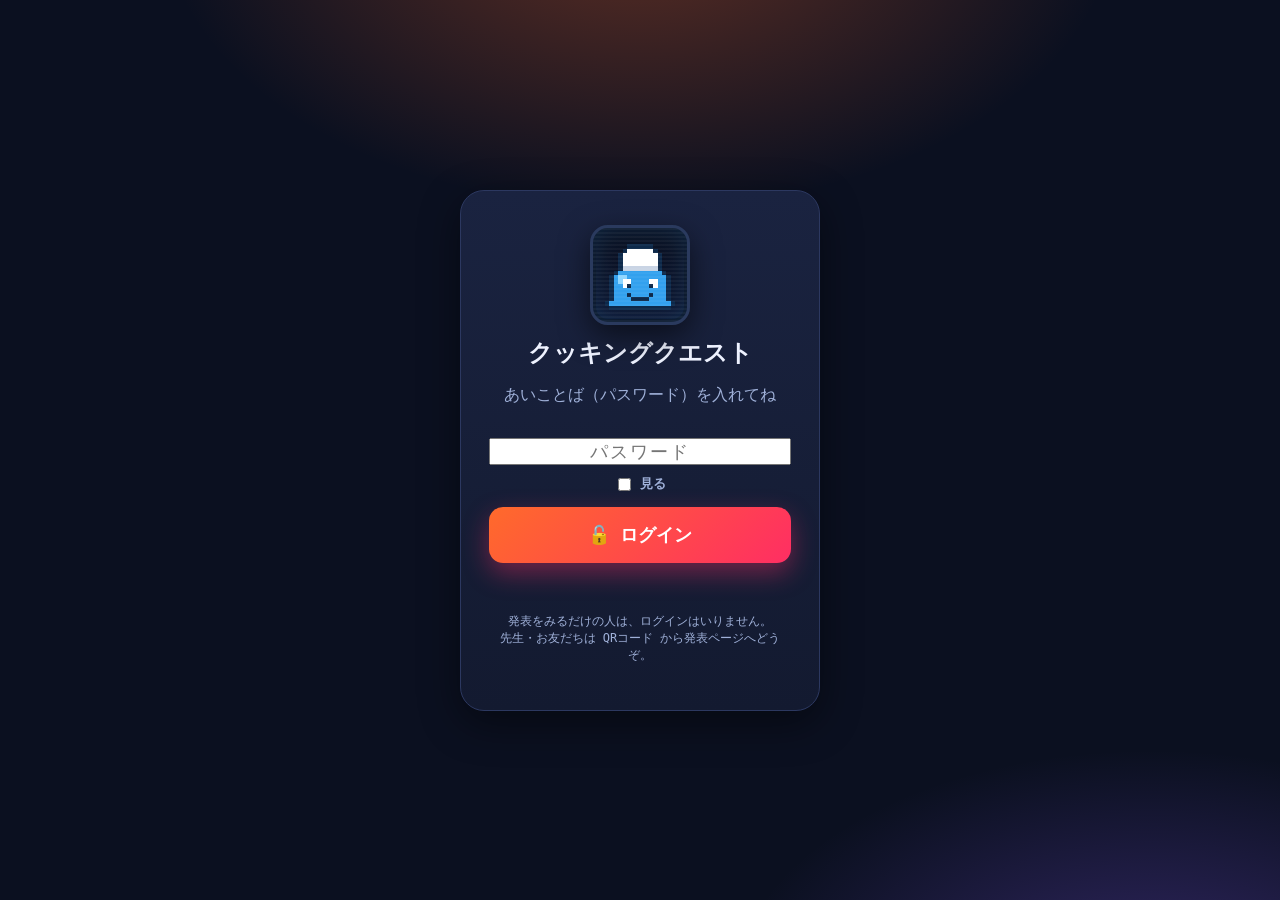
==== commit c5c92bcf: "cssを分離" ====
--- a/index.html
+++ b/index.html
@@ -8,444 +8,7 @@
 <link rel="icon" href="favicon-32.png" sizes="32x32" type="image/png">
 <link rel="icon" href="favicon-16.png" sizes="16x16" type="image/png">
 <link rel="apple-touch-icon" href="apple-touch-icon.png">
-<style>
-/* =========================================================
-   クッキングクエスト  -  自由研究 料理記録アプリ
-   小3男子がテンション上がる「ゲーム風」デザイン
-   ========================================================= */
-:root{
-  --bg:#0b1020;
-  --bg2:#131a30;
-  --panel:#1a2340;
-  --panel2:#212c50;
-  --ink:#eef2ff;
-  --sub:#9fb0d8;
-  --line:#2c3860;
-  --fire:#ff6a2b;
-  --fire2:#ffb020;
-  --lava:#ff2e63;
-  --gold:#ffd23f;
-  --lime:#39e08b;
-  --sky:#37b6ff;
-  --purple:#8a5cff;
-  --radius:20px;
-  --shadow:0 12px 40px rgba(0,0,0,.45);
-  --font: system-ui, -apple-system, "Hiragino Maru Gothic ProN", "Yu Gothic", "Meiryo", sans-serif;
-}
-*{box-sizing:border-box;-webkit-tap-highlight-color:transparent}
-html,body{margin:0;padding:0}
-body{
-  font-family:var(--font);
-  color:var(--ink);
-  background:
-    radial-gradient(1200px 600px at 80% -10%, rgba(138,92,255,.25), transparent 60%),
-    radial-gradient(1000px 500px at 0% 0%, rgba(255,106,43,.20), transparent 55%),
-    var(--bg);
-  min-height:100vh;
-  overflow-x:hidden;
-}
-button{font-family:inherit;cursor:pointer}
-img{max-width:100%;display:block}
-input,textarea,select{font-family:inherit}
-
-/* ---------- トップバー ---------- */
-.topbar{
-  position:sticky;top:0;z-index:50;
-  display:flex;align-items:center;gap:14px;
-  padding:12px 18px;
-  background:linear-gradient(180deg, rgba(11,16,32,.96), rgba(11,16,32,.72));
-  backdrop-filter:blur(10px);
-  border-bottom:1px solid var(--line);
-}
-.brand{display:flex;align-items:center;gap:12px;font-weight:900;letter-spacing:.5px}
-.brand .logo{
-  width:46px;height:46px;border-radius:12px;
-  display:grid;place-items:center;padding:5px;overflow:hidden;position:relative;
-  background:linear-gradient(180deg,#0a1020,#0e1732);
-  border:2px solid #2a3a5e;
-  box-shadow:0 6px 18px rgba(0,0,0,.5), inset 0 0 16px rgba(255,176,32,.15), inset 0 0 0 2px #0a1020;
-}
-.brand .logo .pixel-sprite{width:100%;height:100%;image-rendering:pixelated;image-rendering:crisp-edges;
-  animation:heroBob 1.8s ease-in-out infinite}
-@keyframes heroBob{0%,100%{transform:translateY(0)}50%{transform:translateY(-8%)}}
-@keyframes wobble{0%,100%{transform:rotate(-4deg)}50%{transform:rotate(6deg)}}
-.brand b{font-size:19px;line-height:1}
-.brand small{display:block;color:var(--sub);font-weight:700;font-size:11px;margin-top:2px}
-.spacer{flex:1}
-.nav{display:flex;gap:8px;flex-wrap:wrap}
-.nav button{
-  border:1px solid var(--line);
-  background:var(--panel);color:var(--ink);
-  padding:10px 14px;border-radius:12px;font-weight:800;font-size:14px;
-  transition:.15s transform,.15s background,.15s border-color;
-}
-.nav button:hover{transform:translateY(-2px)}
-.nav button.active{
-  background:linear-gradient(135deg,var(--fire),var(--fire2));
-  border-color:transparent;color:#231200;
-  box-shadow:0 8px 22px rgba(255,176,32,.4);
-}
-.nav button .ic{margin-right:6px}
-
-.hdr-qr{display:flex;align-items:center;gap:6px;border:1px solid var(--line);
-  background:linear-gradient(135deg,var(--sky),var(--purple));color:#04121f;
-  padding:9px 14px;border-radius:12px;font-weight:900;font-size:14px;
-  box-shadow:0 6px 18px rgba(55,182,255,.35);transition:.15s transform}
-.hdr-qr:hover{transform:translateY(-2px)}
-.hdr-qr b{font-weight:900}
-#qr-img-box img{width:230px;height:230px;image-rendering:pixelated;border:8px solid #fff;border-radius:10px;background:#fff}
-@media (max-width:720px){ .hdr-qr b{display:none} .hdr-qr{padding:9px 11px} }
-
-/* ---------- レイアウト ---------- */
-.wrap{max-width:1120px;margin:0 auto;padding:22px 18px 90px}
-.view{display:none;animation:pop .35s ease both}
-.view.active{display:block}
-@keyframes pop{from{opacity:0;transform:translateY(14px) scale(.99)}to{opacity:1;transform:none}}
-
-.card{
-  background:linear-gradient(180deg,var(--panel),var(--bg2));
-  border:1px solid var(--line);border-radius:var(--radius);
-  padding:20px;box-shadow:var(--shadow);
-}
-h2.section{font-size:22px;margin:0 0 4px;display:flex;align-items:center;gap:10px}
-.muted{color:var(--sub)}
-
-/* ---------- ダッシュボード ヒーロー ---------- */
-.hero{
-  position:relative;overflow:hidden;
-  border-radius:26px;padding:26px;
-  background:
-    radial-gradient(600px 300px at 90% -20%, rgba(255,210,63,.25), transparent 60%),
-    linear-gradient(135deg,#241033,#3a1030 60%,#0b1020);
-  border:1px solid var(--line);
-  box-shadow:var(--shadow);
-}
-.hero .flames{position:absolute;inset:auto 0 -20px 0;height:120px;pointer-events:none;opacity:.5;
-  background:radial-gradient(60px 90px at 10% 100%, var(--fire), transparent 70%),
-             radial-gradient(70px 110px at 35% 100%, var(--fire2), transparent 70%),
-             radial-gradient(60px 90px at 60% 100%, var(--lava), transparent 70%),
-             radial-gradient(80px 120px at 85% 100%, var(--fire), transparent 70%);
-  filter:blur(2px);animation:flick 1.4s ease-in-out infinite alternate}
-@keyframes flick{from{transform:translateY(6px) scaleY(.95);opacity:.4}to{transform:translateY(-4px) scaleY(1.05);opacity:.65}}
-.hero h1{margin:0;font-size:30px;line-height:1.15;text-shadow:0 2px 0 rgba(0,0,0,.3)}
-.hero .who{color:var(--gold);font-weight:900}
-.hero p{margin:8px 0 0;color:#e9d6ff;font-weight:600}
-
-.stat-row{display:flex;flex-wrap:wrap;gap:16px;margin-top:20px;align-items:center}
-.ring{position:relative;width:150px;height:150px;flex:0 0 auto}
-.ring svg{transform:rotate(-90deg)}
-.ring .num{position:absolute;inset:0;display:grid;place-items:center;text-align:center}
-.ring .num b{font-size:40px;line-height:1;display:block}
-.ring .num span{font-size:12px;color:var(--sub);font-weight:800}
-.badges{display:flex;gap:10px;flex-wrap:wrap}
-.medal{
-  width:74px;height:88px;border-radius:14px;display:grid;place-items:center;text-align:center;
-  background:var(--panel2);border:1px solid var(--line);position:relative;
-  font-size:11px;font-weight:800;color:var(--sub);gap:2px;padding:6px;
-}
-.medal .em{font-size:30px;filter:grayscale(1) opacity(.4)}
-.medal.on{background:linear-gradient(180deg,#3a2c07,#1a1400);border-color:var(--gold);color:var(--gold)}
-.medal.on .em{filter:none;animation:shine 2.5s ease-in-out infinite}
-@keyframes shine{0%,100%{transform:scale(1)}50%{transform:scale(1.15)}}
-
-.xpbar{margin-top:16px}
-.xpbar .lvl{display:flex;justify-content:space-between;font-weight:900;margin-bottom:6px}
-.xptrack{height:16px;border-radius:10px;background:#0c1122;border:1px solid var(--line);overflow:hidden}
-.xpfill{height:100%;width:0;border-radius:10px;background:linear-gradient(90deg,var(--lime),var(--sky));transition:width .8s cubic-bezier(.2,.9,.2,1)}
-
-/* ---------- 20日グリッド ---------- */
-.grid-days{display:grid;grid-template-columns:repeat(auto-fill,minmax(150px,1fr));gap:14px;margin-top:8px}
-.daycell{
-  position:relative;border-radius:16px;overflow:hidden;aspect-ratio:1/1;
-  background:var(--panel);border:1px dashed var(--line);
-  display:grid;place-items:center;text-align:center;color:var(--sub);
-  transition:.15s transform,.15s box-shadow;cursor:pointer;
-}
-.daycell:hover{transform:translateY(-3px);box-shadow:0 12px 26px rgba(0,0,0,.4)}
-.daycell .plus{font-size:34px;font-weight:900;color:var(--fire2)}
-.daycell .dn{position:absolute;top:8px;left:10px;font-weight:900;font-size:13px;
-  background:rgba(0,0,0,.5);padding:3px 9px;border-radius:20px;z-index:2;color:#fff}
-.daycell.done{border-style:solid;border-color:transparent;color:#fff}
-.daycell.done img{position:absolute;inset:0;width:100%;height:100%;object-fit:cover}
-.daycell.done .cap{position:absolute;inset:auto 0 0 0;z-index:2;padding:22px 10px 9px;
-  background:linear-gradient(0deg,rgba(0,0,0,.85),transparent);
-  font-weight:900;font-size:13px;text-align:left}
-.daycell.done .cleared{position:absolute;top:7px;right:8px;z-index:2;font-size:12px;font-weight:900;
-  color:#231200;background:var(--gold);padding:3px 8px;border-radius:20px}
-
-/* ---------- フォーム ---------- */
-.form-grid{display:grid;grid-template-columns:1fr 1fr;gap:16px}
-.field{display:flex;flex-direction:column;gap:6px;margin-bottom:14px}
-.field.full{grid-column:1/-1}
-label{font-weight:800;font-size:14px;display:flex;align-items:center;gap:6px}
-label .hint{color:var(--sub);font-weight:600;font-size:12px}
-input[type=text],input[type=date],input[type=number],textarea,select{
-  background:#0c1226;border:1px solid var(--line);color:var(--ink);
-  border-radius:12px;padding:12px 14px;font-size:15px;outline:none;transition:.15s border-color,.15s box-shadow;
-}
-input:focus,textarea:focus,select:focus{border-color:var(--fire2);box-shadow:0 0 0 3px rgba(255,176,32,.2)}
-textarea{resize:vertical;min-height:90px;line-height:1.5}
-
-.stars{display:flex;gap:6px;font-size:30px}
-.stars span{cursor:pointer;filter:grayscale(1) opacity(.45);transition:.12s transform}
-.stars span:hover{transform:scale(1.2)}
-.stars span.on{filter:none}
-
-/* 写真アップ */
-.dropzone{
-  border:2px dashed var(--line);border-radius:16px;padding:22px;text-align:center;color:var(--sub);
-  background:#0c1226;transition:.15s;cursor:pointer;
-}
-.dropzone.drag{border-color:var(--fire2);background:#141a33;color:var(--ink)}
-.dropzone b{color:var(--fire2)}
-.photos{display:grid;grid-template-columns:repeat(auto-fill,minmax(120px,1fr));gap:10px;margin-top:12px}
-.thumb{position:relative;border-radius:12px;overflow:hidden;aspect-ratio:1/1;background:#0c1226;border:1px solid var(--line)}
-.thumb img{width:100%;height:100%;object-fit:cover}
-.thumb .del{position:absolute;top:5px;right:5px;border:none;background:rgba(0,0,0,.65);color:#fff;
-  width:26px;height:26px;border-radius:50%;font-weight:900}
-.thumb .mv{position:absolute;bottom:5px;left:5px;display:flex;gap:4px}
-.thumb .mv button{border:none;background:rgba(0,0,0,.65);color:#fff;width:24px;height:24px;border-radius:7px;font-weight:900;font-size:14px}
-
-.btn{
-  border:none;border-radius:14px;padding:14px 22px;font-weight:900;font-size:16px;
-  background:linear-gradient(135deg,var(--fire),var(--lava));color:#fff;
-  box-shadow:0 10px 26px rgba(255,46,99,.4);transition:.15s transform;
-}
-.btn:hover{transform:translateY(-2px)}
-.btn.big{width:100%;font-size:18px;padding:16px}
-.btn.ghost{background:var(--panel);color:var(--ink);border:1px solid var(--line);box-shadow:none}
-.btn.gold{background:linear-gradient(135deg,var(--gold),var(--fire2));color:#231200;box-shadow:0 10px 26px rgba(255,176,32,.4)}
-.btn.lime{background:linear-gradient(135deg,var(--lime),#12b981);color:#052616;box-shadow:0 10px 26px rgba(57,224,139,.35)}
-.btn.sky{background:linear-gradient(135deg,var(--sky),var(--purple));color:#04121f;box-shadow:0 10px 26px rgba(55,182,255,.35)}
-.btn.sm{padding:9px 14px;font-size:14px;border-radius:11px}
-.row{display:flex;gap:12px;flex-wrap:wrap;align-items:center}
-.row.end{justify-content:flex-end}
-
-.chips{display:flex;flex-wrap:wrap;gap:8px}
-.chip{background:var(--panel2);border:1px solid var(--line);border-radius:20px;padding:6px 12px;font-weight:800;font-size:13px}
-
-/* ---------- 発表スライド ---------- */
-#present-view{position:fixed;inset:0;z-index:200;background:#05070f;display:none}
-#present-view.active{display:block}
-.slide{position:absolute;inset:0;display:none;flex-direction:column;padding:4vmin 5vmin 96px;color:#fff;overflow:hidden}
-.slide.show{display:flex;animation:slidein .5s cubic-bezier(.2,.9,.2,1) both}
-@keyframes slidein{from{opacity:0;transform:translateX(40px) scale(.98)}to{opacity:1;transform:none}}
-.slide .kicker{font-weight:900;color:var(--gold);letter-spacing:2px;font-size:clamp(14px,2.4vmin,22px)}
-.slide h1{font-size:clamp(30px,7vmin,74px);margin:.2em 0;line-height:1.05;text-shadow:0 4px 0 rgba(0,0,0,.4)}
-.slide .big-photos{flex:1;display:grid;gap:2vmin;min-height:0}
-.slide .big-photos img{width:100%;height:100%;object-fit:cover;border-radius:18px;box-shadow:0 20px 50px rgba(0,0,0,.6)}
-.slide .meta{display:flex;flex-wrap:wrap;gap:2vmin;margin-top:2vmin;font-size:clamp(15px,2.6vmin,26px)}
-.slide .meta .box{background:rgba(255,255,255,.08);border:1px solid rgba(255,255,255,.14);border-radius:16px;padding:1.4vmin 2vmin;backdrop-filter:blur(4px)}
-.slide .meta .box b{color:var(--gold)}
-.present-bar{position:absolute;inset:auto 0 0 0;z-index:210;display:flex;align-items:center;gap:14px;
-  padding:14px 20px;background:linear-gradient(0deg,rgba(0,0,0,.6),transparent)}
-.present-bar .prog{flex:1;height:8px;border-radius:6px;background:rgba(255,255,255,.15);overflow:hidden}
-.present-bar .prog i{display:block;height:100%;background:linear-gradient(90deg,var(--fire2),var(--lava));width:0;transition:width .4s}
-.present-bar button{border:1px solid rgba(255,255,255,.25);background:rgba(255,255,255,.1);color:#fff;
-  border-radius:12px;padding:10px 16px;font-weight:900;font-size:16px}
-.present-bar .pageno{font-weight:900;min-width:64px;text-align:center}
-.cover-slide{align-items:center;justify-content:center;text-align:center;
-  background:radial-gradient(800px 500px at 50% 0%,rgba(255,106,43,.35),transparent 60%)}
-.cover-slide .plate{font-size:clamp(70px,18vmin,200px);animation:spin 14s linear infinite}
-@keyframes spin{to{transform:rotate(360deg)}}
-
-/* ---------- 印刷/PDF ---------- */
-.print-opts{display:grid;grid-template-columns:1fr 1fr 1fr;gap:14px}
-.print-opts .field{margin:0}
-.preview-scroller{margin-top:18px;background:#070b16;border:1px solid var(--line);border-radius:16px;
-  padding:24px;max-height:70vh;overflow:auto;display:flex;flex-direction:column;align-items:center;gap:20px}
-
-/* 印刷レポート本体（画面ではプレビュー、印刷では実寸） */
-#report{color:#111;background:transparent}
-.paper{
-  background:#fff;color:#111;margin:0 auto;position:relative;
-  box-shadow:0 8px 30px rgba(0,0,0,.5);overflow:hidden;
-  /* サイズはJSで width/height を mm 指定 */
-}
-.paper .pad{padding:12mm 13mm;height:100%;display:flex;flex-direction:column}
-.paper .p-head{display:flex;justify-content:space-between;align-items:flex-end;border-bottom:3px solid #ff6a2b;padding-bottom:6px;margin-bottom:8px}
-.paper .p-head .dnum{font-weight:900;font-size:7mm;color:#ff5a1f}
-.paper .p-head .pdate{font-weight:800;color:#555}
-.paper h3.p-title{margin:2mm 0 3mm;font-size:8mm;line-height:1.15}
-.paper .p-photos{display:grid;gap:4mm}
-.paper .p-photos img{width:100%;height:100%;object-fit:cover;border-radius:3mm;border:1px solid #eee}
-.paper .p-body{display:grid;grid-template-columns:1fr 1fr;gap:5mm;margin-top:4mm}
-.paper .p-block{background:#fff7ef;border:1.5px solid #ffd7b8;border-radius:3mm;padding:3mm 4mm}
-.paper .p-block h4{margin:0 0 1.5mm;color:#e2560f;font-size:4mm;display:flex;align-items:center;gap:1.5mm}
-.paper .p-block .txt{white-space:pre-wrap;line-height:1.6;font-size:3.6mm}
-.paper .p-block ul{margin:0;padding-left:5mm;line-height:1.7;font-size:3.6mm}
-.paper .p-foot{margin-top:auto;display:flex;justify-content:space-between;color:#999;font-size:3mm;border-top:1px solid #eee;padding-top:2mm}
-.paper .stars-print{color:#ff8f1f;letter-spacing:1px}
-/* 表紙 */
-.paper.cover .pad{justify-content:center;align-items:center;text-align:center;
-  background:radial-gradient(120mm 80mm at 50% 20%,#fff1e6,#fff)}
-.paper.cover .plate{font-size:40mm}
-.paper.cover .maintitle{font-size:12mm;font-weight:900;color:#c23a00;line-height:1.15;margin:4mm 0}
-.paper.cover .sub{font-size:6mm;color:#ff6a2b;font-weight:800}
-.paper.cover .byline{margin-top:12mm;font-size:5mm;line-height:2;color:#333}
-.paper.cover .byline b{font-size:7mm}
-.paper.cover .qr-box{margin-top:8mm;display:flex;flex-direction:column;align-items:center;gap:2mm}
-.paper.cover .qr-box img{width:34mm;height:34mm;image-rendering:pixelated;border:1.5mm solid #fff;box-shadow:0 0 0 1px #eee}
-.paper.cover .qr-box .cap{font-size:3.6mm;color:#c23a00;font-weight:800;line-height:1.4}
-.paper .p-qr{position:absolute;top:9mm;right:11mm;text-align:center;z-index:3}
-.paper .p-qr img{width:20mm;height:20mm;image-rendering:pixelated}
-.paper .p-qr .cap{font-size:2.4mm;color:#999}
-.paper.cover .frame{position:absolute;inset:6mm;border:2mm solid #ffb020;border-radius:6mm;pointer-events:none}
-.paper.cover .frame2{position:absolute;inset:9mm;border:.6mm dashed #ff6a2b;border-radius:4mm;pointer-events:none}
-/* はじめに / まとめ */
-.paper.doc .doc-h{font-size:9mm;color:#c23a00;font-weight:900;border-bottom:3px solid #ffb020;padding-bottom:3mm;display:flex;gap:3mm;align-items:center}
-.paper.doc .doc-body{margin-top:6mm;font-size:4.4mm;line-height:1.9;white-space:pre-wrap}
-.paper.doc .doc-list{margin-top:6mm}
-.paper.doc .doc-list .it{display:flex;gap:4mm;padding:3mm 0;border-bottom:1px dashed #ffd7b8}
-.paper.doc .doc-list .it .n{font-weight:900;color:#ff6a2b}
-
-.empty-note{color:var(--sub);text-align:center;padding:30px}
-
-/* ---------- せってい ---------- */
-.setting-grid{display:grid;grid-template-columns:1fr 1fr;gap:16px}
-.danger{color:var(--lava)}
-.kv{display:flex;justify-content:space-between;padding:10px 0;border-bottom:1px dashed var(--line)}
-
-/* ---------- トースト & 紙吹雪 & レベルアップ ---------- */
-#toast{position:fixed;left:50%;bottom:26px;transform:translateX(-50%) translateY(30px);z-index:400;
-  background:#111a33;border:1px solid var(--line);border-radius:14px;padding:12px 20px;font-weight:900;
-  box-shadow:var(--shadow);opacity:0;transition:.3s}
-#toast.show{opacity:1;transform:translateX(-50%) translateY(0)}
-#confetti{position:fixed;inset:0;z-index:500;pointer-events:none;display:none}
-#levelup{position:fixed;inset:0;z-index:450;display:none;place-items:center;background:rgba(5,7,15,.6);backdrop-filter:blur(3px)}
-#levelup.show{display:grid;animation:pop .3s ease}
-#levelup .box{text-align:center;background:linear-gradient(135deg,#2a1636,#3a1030);border:2px solid var(--gold);
-  border-radius:24px;padding:40px 50px;box-shadow:0 0 60px rgba(255,210,63,.5)}
-#levelup .box .em{font-size:80px;animation:shine 1.2s ease infinite}
-#levelup .box h2{font-size:34px;margin:10px 0;color:var(--gold)}
-
-/* ---------- レシピ図鑑 ---------- */
-#recipe-cats .catchip{cursor:pointer;transition:.15s transform,.15s background;user-select:none}
-#recipe-cats .catchip:hover{transform:translateY(-2px)}
-#recipe-cats .catchip.on{background:linear-gradient(135deg,var(--fire),var(--fire2));border-color:transparent;color:#231200}
-.recipe-grid{display:grid;grid-template-columns:repeat(auto-fill,minmax(168px,1fr));gap:14px}
-.recipe-card{border-radius:18px;overflow:hidden;background:var(--panel);border:1px solid var(--line);
-  cursor:pointer;transition:.15s transform,.15s box-shadow;display:flex;flex-direction:column}
-.recipe-card:hover{transform:translateY(-4px);box-shadow:0 14px 30px rgba(0,0,0,.45)}
-.recipe-poster{position:relative;aspect-ratio:4/3;display:grid;place-items:center;overflow:hidden}
-.recipe-poster .photo{position:absolute;inset:0;width:100%;height:100%;object-fit:cover;z-index:0}
-.recipe-poster .photo~.dish{display:none}
-.rd-hero .photo{position:absolute;inset:0;width:100%;height:100%;object-fit:cover;z-index:0}
-.rd-hero .photo~.dish{display:none}
-.recipe-poster .dish{font-size:64px;filter:drop-shadow(0 8px 10px rgba(0,0,0,.35));z-index:1;animation:dishFloat 3s ease-in-out infinite}
-@keyframes dishFloat{0%,100%{transform:translateY(0) rotate(-2deg)}50%{transform:translateY(-6px) rotate(2deg)}}
-.recipe-poster .spark{position:absolute;z-index:1;font-size:16px;opacity:.9}
-.recipe-poster .lv{position:absolute;top:8px;left:8px;z-index:2;background:rgba(0,0,0,.55);color:#ffd23f;
-  font-weight:900;font-size:12px;padding:3px 8px;border-radius:20px}
-.recipe-poster .time{position:absolute;top:8px;right:8px;z-index:2;background:rgba(0,0,0,.55);color:#fff;
-  font-weight:900;font-size:12px;padding:3px 8px;border-radius:20px}
-.recipe-poster .catbadge{position:absolute;bottom:8px;left:8px;z-index:2;background:rgba(0,0,0,.5);color:#fff;
-  font-weight:800;font-size:11px;padding:2px 8px;border-radius:20px}
-.recipe-info{padding:10px 12px 12px}
-.recipe-info .name{font-weight:900;font-size:15px;line-height:1.25}
-.recipe-info .nick{color:var(--sub);font-size:12px;margin-top:3px;line-height:1.3}
-
-.recipe-detail-bg{position:fixed;inset:0;z-index:340;background:rgba(5,7,15,.75);backdrop-filter:blur(5px);
-  display:none;place-items:start center;padding:24px 16px;overflow-y:auto}
-.recipe-detail-bg.show{display:grid}
-.recipe-detail{background:linear-gradient(180deg,var(--panel),var(--bg2));border:1px solid var(--line);
-  border-radius:22px;max-width:620px;width:100%;box-shadow:var(--shadow);overflow:hidden;margin:auto}
-.rd-hero{position:relative;height:170px;display:grid;place-items:center}
-.rd-hero .dish{font-size:96px;filter:drop-shadow(0 10px 14px rgba(0,0,0,.4));z-index:1;animation:dishFloat 3s ease-in-out infinite}
-.rd-hero .sp{position:absolute;font-size:20px;z-index:1}
-.rd-hero .close{position:absolute;top:12px;right:12px;z-index:3;border:none;width:38px;height:38px;border-radius:50%;
-  background:rgba(0,0,0,.5);color:#fff;font-weight:900;font-size:18px;cursor:pointer}
-.rd-body{padding:18px 20px 22px}
-.rd-body h3{margin:0;font-size:22px}
-.rd-body .nick{color:var(--fire2);font-weight:800;margin:4px 0 12px}
-.rd-meta{display:flex;gap:8px;flex-wrap:wrap;margin-bottom:16px}
-.rd-meta .m{background:var(--panel2);border:1px solid var(--line);border-radius:12px;padding:6px 12px;font-weight:800;font-size:13px}
-.rd-sec{margin-top:16px}
-.rd-sec h4{margin:0 0 8px;font-size:16px;display:flex;align-items:center;gap:7px;color:var(--fire2)}
-.rd-ing{display:flex;flex-wrap:wrap;gap:8px}
-.rd-ing .it{background:#0c1226;border:1px solid var(--line);border-radius:10px;padding:7px 11px;font-size:14px;font-weight:700}
-.rd-steps{display:flex;flex-direction:column;gap:10px;counter-reset:st}
-.rd-step{display:flex;gap:12px;align-items:flex-start;background:#0c1226;border:1px solid var(--line);border-radius:14px;padding:12px 14px}
-.rd-step .no{counter-increment:st;flex:0 0 auto;width:28px;height:28px;border-radius:50%;
-  background:linear-gradient(135deg,var(--fire),var(--lava));color:#fff;font-weight:900;display:grid;place-items:center;font-size:14px}
-.rd-step .no::before{content:counter(st)}
-.rd-step .se{font-size:24px;line-height:1;flex:0 0 auto}
-.rd-step .st{line-height:1.5;font-weight:600;padding-top:2px}
-.rd-tip{background:#141a33;border:1px dashed var(--fire2);border-radius:14px;padding:12px 14px;font-weight:700;line-height:1.5}
-.rd-help{background:#2a1420;border:1px solid var(--lava);border-radius:14px;padding:12px 14px;color:#ffd0d8;font-weight:800;line-height:1.5;margin-top:12px}
-#recipe-credits details{background:var(--panel);border:1px solid var(--line);border-radius:14px;padding:6px 14px}
-#recipe-credits summary{cursor:pointer;font-weight:800;padding:8px 0;color:var(--sub)}
-#recipe-credits .clist{font-size:12px;color:var(--sub);line-height:1.7;max-height:280px;overflow:auto;padding:6px 0}
-#recipe-credits .clist a{color:var(--sky);text-decoration:none}
-#recipe-credits .clist .cn{color:var(--ink);font-weight:700}
-
-/* ---------- ログイン ---------- */
-#login{position:fixed;inset:0;z-index:600;display:grid;place-items:center;padding:20px;
-  background:
-    radial-gradient(800px 500px at 50% -10%, rgba(255,106,43,.35), transparent 60%),
-    radial-gradient(700px 400px at 90% 110%, rgba(138,92,255,.3), transparent 60%),
-    var(--bg);}
-#login.hidden{display:none}
-.login-card{width:100%;max-width:360px;text-align:center;
-  background:linear-gradient(180deg,var(--panel),var(--bg2));border:1px solid var(--line);
-  border-radius:24px;padding:34px 28px;box-shadow:var(--shadow)}
-.login-logo{width:100px;height:100px;margin:0 auto 12px;border-radius:18px;display:grid;place-items:center;
-  background:linear-gradient(180deg,#0a1020,#0e1732);
-  border:3px solid #2a3a5e;
-  box-shadow:0 10px 30px rgba(0,0,0,.55), inset 0 0 26px rgba(51,161,238,.18), inset 0 0 0 3px #0a1020;
-  padding:12px;overflow:hidden;position:relative}
-.login-logo::after{content:"";position:absolute;inset:0;pointer-events:none;
-  background:repeating-linear-gradient(0deg, rgba(255,255,255,.04) 0 2px, transparent 2px 4px)}
-.pixel-sprite{width:100%;height:100%;image-rendering:pixelated;image-rendering:crisp-edges;
-  transform-origin:center bottom;animation:slimeBounce 1.15s ease-in-out infinite}
-@keyframes slimeBounce{
-  0%{transform:translateY(0) scale(1,1)}
-  18%{transform:translateY(2%) scale(1.1,0.9)}
-  50%{transform:translateY(-14%) scale(0.95,1.07)}
-  78%{transform:translateY(0) scale(1.05,0.96)}
-  100%{transform:translateY(0) scale(1,1)}}
-.login-card h1{margin:6px 0 2px;font-size:24px}
-.login-card input[type=password],.login-card input[type=text]{width:100%;margin-top:16px;text-align:center;font-size:18px;letter-spacing:2px}
-.login-show{display:inline-flex;align-items:center;gap:6px;margin-top:10px;font-size:13px;color:var(--sub);font-weight:700;cursor:pointer}
-#login-err{color:var(--lava);font-weight:900;margin-top:12px;min-height:22px;animation:none}
-#login-err.shake{animation:shake .4s}
-@keyframes shake{0%,100%{transform:translateX(0)}20%,60%{transform:translateX(-8px)}40%,80%{transform:translateX(8px)}}
-
-/* ---------- モーダル ---------- */
-.modal-bg{position:fixed;inset:0;z-index:300;background:rgba(5,7,15,.7);backdrop-filter:blur(4px);display:none;place-items:center;padding:20px}
-.modal-bg.show{display:grid}
-.modal{background:linear-gradient(180deg,var(--panel),var(--bg2));border:1px solid var(--line);border-radius:20px;
-  max-width:560px;width:100%;padding:24px;box-shadow:var(--shadow)}
-.modal h3{margin:0 0 12px}
-
-/* ---------- レスポンシブ ---------- */
-@media (max-width:720px){
-  .form-grid{grid-template-columns:1fr}
-  .print-opts{grid-template-columns:1fr 1fr}
-  .setting-grid{grid-template-columns:1fr}
-  .brand small{display:none}
-  .hero h1{font-size:24px}
-}
-
-/* ---------- 印刷時 ---------- */
-#page-style{}
-@media print{
-  html,body{background:#fff !important;margin:0 !important;padding:0 !important}
-  /* いったん全部かくして、レポート（紙）だけ見せる */
-  body *{visibility:hidden !important}
-  #report, #report *{visibility:visible !important}
-  /* アニメ由来の transform を消して #report をページ最上部に固定 */
-  .wrap,.view,#print-view,.preview-scroller{animation:none !important;transform:none !important}
-  #report{position:absolute;left:0;top:0;width:100%}
-  .paper{
-    transform:none !important;      /* プレビュー用の縮小をリセット */
-    margin:0 auto !important;
-    box-shadow:none !important;
-    page-break-after:always;break-after:page;
-  }
-  .paper:last-child{page-break-after:auto;break-after:auto}
-}
-</style>
+<link rel="stylesheet" href="style.css">
 </head>
 <body>
 
@@ -459,10 +22,10 @@
     </div>
   </div>
   <div class="spacer"></div>
-  <button class="hdr-qr" id="header-qr" title="共有QRコード（ほかの端末で開く）">📱<b>共有QR</b></button>
   <nav class="nav" id="nav">
     <button data-view="dash" class="active"><span class="ic">🏠</span>ホーム</button>
     <button data-view="entry"><span class="ic">✍️</span>記録する</button>
+    <button id="header-qr" title="共有QRコード（ほかの端末で開く）">📱<b>共有QR</b></button>
     <button data-view="present"><span class="ic">🎤</span>発表モード</button>
     <button data-view="print"><span class="ic">🖨️</span>印刷・PDF</button>
     <button data-view="recipes"><span class="ic">📖</span>レシピ</button>
@@ -476,7 +39,7 @@
   <section class="view active" id="dash">
     <div class="hero">
       <div class="flames"></div>
-      <div class="who"><span id="hero-name">陸斗</span> の じゆうけんきゅう</div>
+      <div class="who"><span id="hero-name">陸斗</span> の</div>
       <h1 id="hero-title">2026年夏休み自由研究: クッキングクエスト🔥</h1>
       <p id="hero-line">まいにち おひるごはんを作って、伝説のシェフをめざそう！🍳</p>
       <div class="stat-row">
@@ -517,10 +80,6 @@
 
       <div class="form-grid" style="margin-top:14px">
         <div class="field">
-          <label>📆 何日目？ <span class="hint">1〜99</span></label>
-          <input type="number" id="f-day" min="1" max="99" value="1">
-        </div>
-        <div class="field">
           <label>🗓️ 日づけ</label>
           <input type="date" id="f-date">
         </div>
--- a/style.css
+++ b/style.css
@@ -0,0 +1,1925 @@
+/* =========================================================
+   クッキングクエスト - 自由研究 料理記録アプリ
+   小3男子がテンション上がる「ゲーム風」デザイン
+   ========================================================= */
+
+/* ==========================================================
+   フォント定義
+   ========================================================== */
+@font-face {
+  font-family: 'PixelMplus';
+  src: url('fonts/PixelMplus12-Regular.ttf') format('truetype');
+  font-weight: normal;
+  font-style: normal;
+  font-display: swap;
+}
+
+@font-face {
+  font-family: 'PixelMplus';
+  src: url('fonts/PixelMplus12-Bold.ttf') format('truetype');
+  font-weight: bold;
+  font-style: normal;
+  font-display: swap;
+}
+
+/* ==========================================================
+   CSS変数（カラーパレット・共通値）
+   ========================================================== */
+:root {
+  /* 背景色 */
+  --bg: #0b1020;
+  --bg2: #131a30;
+  --panel: #1a2340;
+  --panel2: #212c50;
+
+  /* テキスト色 */
+  --ink: #eef2ff;
+  --sub: #9fb0d8;
+  --line: #2c3860;
+
+  /* アクセントカラー */
+  --fire: #ff6a2b;
+  --fire2: #ffb020;
+  --lava: #ff2e63;
+  --gold: #ffd23f;
+  --lime: #39e08b;
+  --sky: #37b6ff;
+  --purple: #8a5cff;
+
+  /* 共通値 */
+  --radius: 20px;
+  --shadow: 0 12px 40px rgba(0, 0, 0, .45);
+  --font: system-ui, -apple-system, "Hiragino Maru Gothic ProN", "Yu Gothic", "Meiryo", sans-serif;
+  --font-pixel: 'PixelMplus', monospace;
+}
+
+/* ==========================================================
+   ベーススタイル
+   ========================================================== */
+* {
+  box-sizing: border-box;
+  -webkit-tap-highlight-color: transparent;
+}
+
+html, body {
+  margin: 0;
+  padding: 0;
+}
+
+body {
+  font-family: var(--font-pixel);
+  color: var(--ink);
+  background:
+    radial-gradient(1200px 600px at 80% -10%, rgba(138, 92, 255, .25), transparent 60%),
+    radial-gradient(1000px 500px at 0% 0%, rgba(255, 106, 43, .20), transparent 55%),
+    var(--bg);
+  min-height: 100vh;
+  overflow-x: hidden;
+}
+
+button {
+  font-family: inherit;
+  cursor: pointer;
+}
+
+img {
+  max-width: 100%;
+  display: block;
+}
+
+input, textarea, select {
+  font-family: inherit;
+}
+
+/* ==========================================================
+   トップバー
+   ========================================================== */
+.topbar {
+  position: sticky;
+  top: 0;
+  z-index: 50;
+  display: flex;
+  align-items: center;
+  gap: 14px;
+  padding: 12px 18px;
+  background: linear-gradient(180deg, rgba(11, 16, 32, .96), rgba(11, 16, 32, .72));
+  backdrop-filter: blur(10px);
+  border-bottom: 1px solid var(--line);
+}
+
+.brand {
+  display: flex;
+  align-items: center;
+  gap: 12px;
+  font-weight: 900;
+  letter-spacing: .5px;
+  font-family: var(--font-pixel);
+}
+
+.brand .logo {
+  width: 46px;
+  height: 46px;
+  border-radius: 12px;
+  display: grid;
+  place-items: center;
+  padding: 5px;
+  overflow: hidden;
+  position: relative;
+  background: linear-gradient(180deg, #0a1020, #0e1732);
+  border: 2px solid #2a3a5e;
+  box-shadow: 0 6px 18px rgba(0, 0, 0, .5),
+              inset 0 0 16px rgba(255, 176, 32, .15),
+              inset 0 0 0 2px #0a1020;
+}
+
+.brand .logo .pixel-sprite {
+  width: 100%;
+  height: 100%;
+  image-rendering: pixelated;
+  image-rendering: crisp-edges;
+  animation: heroBob 1.8s ease-in-out infinite;
+}
+
+@keyframes heroBob {
+  0%, 100% { transform: translateY(0); }
+  50% { transform: translateY(-8%); }
+}
+
+@keyframes wobble {
+  0%, 100% { transform: rotate(-4deg); }
+  50% { transform: rotate(6deg); }
+}
+
+.brand b {
+  font-size: 19px;
+  line-height: 1;
+}
+
+.brand small {
+  display: block;
+  color: var(--sub);
+  font-weight: 700;
+  font-size: 11px;
+  margin-top: 2px;
+}
+
+.spacer {
+  flex: 1;
+}
+
+/* ナビゲーション */
+.nav {
+  display: flex;
+  gap: 8px;
+  flex-wrap: wrap;
+}
+
+.nav button {
+  border: 1px solid var(--line);
+  background: var(--panel);
+  color: var(--ink);
+  padding: 10px 14px;
+  border-radius: 12px;
+  font-weight: 800;
+  font-size: 14px;
+  transition: .15s transform, .15s background, .15s border-color;
+}
+
+.nav button:hover {
+  transform: translateY(-2px);
+}
+
+.nav button.active {
+  background: linear-gradient(135deg, var(--fire), var(--fire2));
+  border-color: transparent;
+  color: #231200;
+  box-shadow: 0 8px 22px rgba(255, 176, 32, .4);
+}
+
+.nav button .ic {
+  margin-right: 6px;
+}
+
+/* ヘッダーQRボタン */
+#header-qr {
+  display: flex;
+  align-items: center;
+  gap: 6px;
+  border: 1px solid var(--line);
+  background: linear-gradient(135deg, var(--sky), var(--purple));
+  color: #04121f;
+  padding: 9px 14px;
+  border-radius: 12px;
+  font-weight: 900;
+  font-size: 14px;
+  box-shadow: 0 6px 18px rgba(55, 182, 255, .35);
+  transition: .15s transform;
+}
+
+#header-qr:hover {
+  transform: translateY(-2px);
+}
+
+#header-qr b {
+  font-weight: 900;
+}
+
+#qr-img-box img {
+  width: 230px;
+  height: 230px;
+  image-rendering: pixelated;
+  border: 8px solid #fff;
+  border-radius: 10px;
+  background: #fff;
+}
+
+@media (max-width: 720px) {
+  #header-qr b { display: none; }
+  #header-qr { padding: 9px 11px; }
+}
+
+/* ==========================================================
+   レイアウト
+   ========================================================== */
+.wrap {
+  max-width: 1120px;
+  margin: 0 auto;
+  padding: 22px 18px 90px;
+}
+
+.view {
+  display: none;
+  animation: pop .35s ease both;
+}
+
+.view.active {
+  display: block;
+}
+
+@keyframes pop {
+  from {
+    opacity: 0;
+    transform: translateY(14px) scale(.99);
+  }
+  to {
+    opacity: 1;
+    transform: none;
+  }
+}
+
+.card {
+  background: linear-gradient(180deg, var(--panel), var(--bg2));
+  border: 1px solid var(--line);
+  border-radius: var(--radius);
+  padding: 20px;
+  box-shadow: var(--shadow);
+}
+
+h2.section {
+  font-size: 22px;
+  margin: 0 0 4px;
+  display: flex;
+  align-items: center;
+  gap: 10px;
+}
+
+.muted {
+  color: var(--sub);
+}
+
+/* ==========================================================
+   ダッシュボード ヒーロー
+   ========================================================== */
+.hero {
+  position: relative;
+  overflow: hidden;
+  border-radius: 26px;
+  padding: 26px;
+  background:
+    radial-gradient(600px 300px at 90% -20%, rgba(255, 210, 63, .25), transparent 60%),
+    linear-gradient(135deg, #241033, #3a1030 60%, #0b1020);
+  border: 1px solid var(--line);
+  box-shadow: var(--shadow);
+}
+
+.hero .flames {
+  position: absolute;
+  inset: auto 0 -20px 0;
+  height: 120px;
+  pointer-events: none;
+  opacity: .5;
+  background:
+    radial-gradient(60px 90px at 10% 100%, var(--fire), transparent 70%),
+    radial-gradient(70px 110px at 35% 100%, var(--fire2), transparent 70%),
+    radial-gradient(60px 90px at 60% 100%, var(--lava), transparent 70%),
+    radial-gradient(80px 120px at 85% 100%, var(--fire), transparent 70%);
+  filter: blur(2px);
+  animation: flick 1.4s ease-in-out infinite alternate;
+}
+
+@keyframes flick {
+  from {
+    transform: translateY(6px) scaleY(.95);
+    opacity: .4;
+  }
+  to {
+    transform: translateY(-4px) scaleY(1.05);
+    opacity: .65;
+  }
+}
+
+.hero h1 {
+  margin: 0;
+  font-size: 30px;
+  line-height: 1.15;
+  text-shadow: 0 2px 0 rgba(0, 0, 0, .3);
+}
+
+.hero .who {
+  color: var(--gold);
+  font-weight: 900;
+}
+
+.hero p {
+  margin: 8px 0 0;
+  color: #e9d6ff;
+  font-weight: 600;
+}
+
+/* ステータス行 */
+.stat-row {
+  display: flex;
+  flex-wrap: wrap;
+  gap: 16px;
+  margin-top: 20px;
+  align-items: center;
+}
+
+.ring {
+  position: relative;
+  width: 150px;
+  height: 150px;
+  flex: 0 0 auto;
+}
+
+.ring svg {
+  transform: rotate(-90deg);
+}
+
+.ring .num {
+  position: absolute;
+  inset: 0;
+  display: grid;
+  place-items: center;
+  text-align: center;
+}
+
+.ring .num b {
+  font-size: 40px;
+  line-height: 1;
+  display: block;
+}
+
+.ring .num span {
+  font-size: 12px;
+  color: var(--sub);
+  font-weight: 800;
+}
+
+/* バッジ */
+.badges {
+  display: flex;
+  gap: 10px;
+  flex-wrap: wrap;
+}
+
+.medal {
+  width: 74px;
+  height: 88px;
+  border-radius: 14px;
+  display: grid;
+  place-items: center;
+  text-align: center;
+  background: var(--panel2);
+  border: 1px solid var(--line);
+  position: relative;
+  font-size: 11px;
+  font-weight: 800;
+  color: var(--sub);
+  gap: 2px;
+  padding: 6px;
+}
+
+.medal .em {
+  font-size: 30px;
+  filter: grayscale(1) opacity(.4);
+}
+
+.medal.on {
+  background: linear-gradient(180deg, #3a2c07, #1a1400);
+  border-color: var(--gold);
+  color: var(--gold);
+}
+
+.medal.on .em {
+  filter: none;
+  animation: shine 2.5s ease-in-out infinite;
+}
+
+@keyframes shine {
+  0%, 100% { transform: scale(1); }
+  50% { transform: scale(1.15); }
+}
+
+/* 経験値バー */
+.xpbar {
+  margin-top: 16px;
+}
+
+.xpbar .lvl {
+  display: flex;
+  justify-content: space-between;
+  font-weight: 900;
+  margin-bottom: 6px;
+}
+
+.xptrack {
+  height: 16px;
+  border-radius: 10px;
+  background: #0c1122;
+  border: 1px solid var(--line);
+  overflow: hidden;
+}
+
+.xpfill {
+  height: 100%;
+  width: 0;
+  border-radius: 10px;
+  background: linear-gradient(90deg, var(--lime), var(--sky));
+  transition: width .8s cubic-bezier(.2, .9, .2, 1);
+}
+
+/* ==========================================================
+   20日グリッド
+   ========================================================== */
+.grid-days {
+  display: grid;
+  grid-template-columns: repeat(auto-fill, minmax(150px, 1fr));
+  gap: 14px;
+  margin-top: 8px;
+}
+
+.daycell {
+  position: relative;
+  border-radius: 16px;
+  overflow: hidden;
+  aspect-ratio: 1/1;
+  background: var(--panel);
+  border: 1px dashed var(--line);
+  display: grid;
+  place-items: center;
+  text-align: center;
+  color: var(--sub);
+  transition: .15s transform, .15s box-shadow;
+  cursor: pointer;
+}
+
+.daycell:hover {
+  transform: translateY(-3px);
+  box-shadow: 0 12px 26px rgba(0, 0, 0, .4);
+}
+
+.daycell .plus {
+  font-size: 34px;
+  font-weight: 900;
+  color: var(--fire2);
+}
+
+.daycell .dn {
+  position: absolute;
+  top: 8px;
+  left: 10px;
+  font-weight: 900;
+  font-size: 13px;
+  background: rgba(0, 0, 0, .5);
+  padding: 3px 9px;
+  border-radius: 20px;
+  z-index: 2;
+  color: #fff;
+}
+
+.daycell.done {
+  border-style: solid;
+  border-color: transparent;
+  color: #fff;
+}
+
+.daycell.done img {
+  position: absolute;
+  inset: 0;
+  width: 100%;
+  height: 100%;
+  object-fit: cover;
+}
+
+.daycell.done .cap {
+  position: absolute;
+  inset: auto 0 0 0;
+  z-index: 2;
+  padding: 22px 10px 9px;
+  background: linear-gradient(0deg, rgba(0, 0, 0, .85), transparent);
+  font-weight: 900;
+  font-size: 13px;
+  text-align: left;
+}
+
+.daycell.done .cleared {
+  position: absolute;
+  top: 7px;
+  right: 8px;
+  z-index: 2;
+  font-size: 12px;
+  font-weight: 900;
+  color: #231200;
+  background: var(--gold);
+  padding: 3px 8px;
+  border-radius: 20px;
+}
+
+/* ==========================================================
+   フォーム
+   ========================================================== */
+.form-grid {
+  display: grid;
+  grid-template-columns: 1fr 1fr;
+  gap: 16px;
+}
+
+.field {
+  display: flex;
+  flex-direction: column;
+  gap: 6px;
+  margin-bottom: 14px;
+}
+
+.field.full {
+  grid-column: 1/-1;
+}
+
+label {
+  font-weight: 800;
+  font-size: 14px;
+  display: flex;
+  align-items: center;
+  gap: 6px;
+}
+
+label .hint {
+  color: var(--sub);
+  font-weight: 600;
+  font-size: 12px;
+}
+
+input[type=text],
+input[type=date],
+input[type=number],
+textarea,
+select {
+  background: #0c1226;
+  border: 1px solid var(--line);
+  color: var(--ink);
+  border-radius: 12px;
+  padding: 12px 14px;
+  font-size: 15px;
+  outline: none;
+  transition: .15s border-color, .15s box-shadow;
+}
+
+input:focus,
+textarea:focus,
+select:focus {
+  border-color: var(--fire2);
+  box-shadow: 0 0 0 3px rgba(255, 176, 32, .2);
+}
+
+textarea {
+  resize: vertical;
+  min-height: 90px;
+  line-height: 1.5;
+}
+
+/* 星評価 */
+.stars {
+  display: flex;
+  gap: 6px;
+  font-size: 30px;
+}
+
+.stars span {
+  cursor: pointer;
+  filter: grayscale(1) opacity(.45);
+  transition: .12s transform;
+}
+
+.stars span:hover {
+  transform: scale(1.2);
+}
+
+.stars span.on {
+  filter: none;
+}
+
+/* 写真アップロード */
+.dropzone {
+  border: 2px dashed var(--line);
+  border-radius: 16px;
+  padding: 22px;
+  text-align: center;
+  color: var(--sub);
+  background: #0c1226;
+  transition: .15s;
+  cursor: pointer;
+}
+
+.dropzone.drag {
+  border-color: var(--fire2);
+  background: #141a33;
+  color: var(--ink);
+}
+
+.dropzone b {
+  color: var(--fire2);
+}
+
+.photos {
+  display: grid;
+  grid-template-columns: repeat(auto-fill, minmax(120px, 1fr));
+  gap: 10px;
+  margin-top: 12px;
+}
+
+.thumb {
+  position: relative;
+  border-radius: 12px;
+  overflow: hidden;
+  aspect-ratio: 1/1;
+  background: #0c1226;
+  border: 1px solid var(--line);
+}
+
+.thumb img {
+  width: 100%;
+  height: 100%;
+  object-fit: cover;
+}
+
+.thumb .del {
+  position: absolute;
+  top: 5px;
+  right: 5px;
+  border: none;
+  background: rgba(0, 0, 0, .65);
+  color: #fff;
+  width: 26px;
+  height: 26px;
+  border-radius: 50%;
+  font-weight: 900;
+}
+
+.thumb .mv {
+  position: absolute;
+  bottom: 5px;
+  left: 5px;
+  display: flex;
+  gap: 4px;
+}
+
+.thumb .mv button {
+  border: none;
+  background: rgba(0, 0, 0, .65);
+  color: #fff;
+  width: 24px;
+  height: 24px;
+  border-radius: 7px;
+  font-weight: 900;
+  font-size: 14px;
+}
+
+/* ボタン */
+.btn {
+  border: none;
+  border-radius: 14px;
+  padding: 14px 22px;
+  font-weight: 900;
+  font-size: 16px;
+  background: linear-gradient(135deg, var(--fire), var(--lava));
+  color: #fff;
+  box-shadow: 0 10px 26px rgba(255, 46, 99, .4);
+  transition: .15s transform;
+}
+
+.btn:hover {
+  transform: translateY(-2px);
+}
+
+.btn.big {
+  width: 100%;
+  font-size: 18px;
+  padding: 16px;
+}
+
+.btn.ghost {
+  background: var(--panel);
+  color: var(--ink);
+  border: 1px solid var(--line);
+  box-shadow: none;
+}
+
+.btn.gold {
+  background: linear-gradient(135deg, var(--gold), var(--fire2));
+  color: #231200;
+  box-shadow: 0 10px 26px rgba(255, 176, 32, .4);
+}
+
+.btn.lime {
+  background: linear-gradient(135deg, var(--lime), #12b981);
+  color: #052616;
+  box-shadow: 0 10px 26px rgba(57, 224, 139, .35);
+}
+
+.btn.sky {
+  background: linear-gradient(135deg, var(--sky), var(--purple));
+  color: #04121f;
+  box-shadow: 0 10px 26px rgba(55, 182, 255, .35);
+}
+
+.btn.sm {
+  padding: 9px 14px;
+  font-size: 14px;
+  border-radius: 11px;
+}
+
+.row {
+  display: flex;
+  gap: 12px;
+  flex-wrap: wrap;
+  align-items: center;
+}
+
+.row.end {
+  justify-content: flex-end;
+}
+
+.chips {
+  display: flex;
+  flex-wrap: wrap;
+  gap: 8px;
+}
+
+.chip {
+  background: var(--panel2);
+  border: 1px solid var(--line);
+  border-radius: 20px;
+  padding: 6px 12px;
+  font-weight: 800;
+  font-size: 13px;
+}
+
+/* ==========================================================
+   発表スライド
+   ========================================================== */
+#present-view {
+  position: fixed;
+  inset: 0;
+  z-index: 200;
+  background: #05070f;
+  display: none;
+}
+
+#present-view.active {
+  display: block;
+}
+
+.slide {
+  position: absolute;
+  inset: 0;
+  display: none;
+  flex-direction: column;
+  padding: 4vmin 5vmin 96px;
+  color: #fff;
+  overflow: hidden;
+}
+
+.slide.show {
+  display: flex;
+  animation: slidein .5s cubic-bezier(.2, .9, .2, 1) both;
+}
+
+@keyframes slidein {
+  from {
+    opacity: 0;
+    transform: translateX(40px) scale(.98);
+  }
+  to {
+    opacity: 1;
+    transform: none;
+  }
+}
+
+.slide .kicker {
+  font-weight: 900;
+  color: var(--gold);
+  letter-spacing: 2px;
+  font-size: clamp(14px, 2.4vmin, 22px);
+}
+
+.slide h1 {
+  font-size: clamp(30px, 7vmin, 74px);
+  margin: .2em 0;
+  line-height: 1.05;
+  text-shadow: 0 4px 0 rgba(0, 0, 0, .4);
+}
+
+.slide .big-photos {
+  flex: 1;
+  display: grid;
+  gap: 2vmin;
+  min-height: 0;
+  grid-auto-rows: 1fr;
+}
+
+.slide .big-photos .shot {
+  position: relative;
+  overflow: hidden;
+  border-radius: 18px;
+  background: #05070f;
+  box-shadow: 0 20px 50px rgba(0, 0, 0, .6);
+  min-height: 0;
+}
+
+.slide .big-photos .shot > span {
+  position: absolute;
+  inset: 0;
+  background-size: cover;
+  background-position: center;
+  filter: blur(22px) brightness(.5);
+  transform: scale(1.25);
+}
+
+.slide .big-photos .shot > img {
+  position: absolute;
+  inset: 0;
+  width: 100%;
+  height: 100%;
+  object-fit: contain;
+  z-index: 1;
+}
+
+.slide .meta {
+  display: flex;
+  flex-wrap: wrap;
+  gap: 2vmin;
+  margin-top: 2vmin;
+  font-size: clamp(15px, 2.6vmin, 26px);
+}
+
+.slide .meta .box {
+  background: rgba(255, 255, 255, .08);
+  border: 1px solid rgba(255, 255, 255, .14);
+  border-radius: 16px;
+  padding: 1.4vmin 2vmin;
+  backdrop-filter: blur(4px);
+}
+
+.slide .meta .box b {
+  color: var(--gold);
+}
+
+/* 発表バー */
+.present-bar {
+  position: absolute;
+  inset: auto 0 0 0;
+  z-index: 210;
+  display: flex;
+  align-items: center;
+  gap: 14px;
+  padding: 14px 20px;
+  background: linear-gradient(0deg, rgba(0, 0, 0, .6), transparent);
+}
+
+.present-bar .prog {
+  flex: 1;
+  height: 8px;
+  border-radius: 6px;
+  background: rgba(255, 255, 255, .15);
+  overflow: hidden;
+}
+
+.present-bar .prog i {
+  display: block;
+  height: 100%;
+  background: linear-gradient(90deg, var(--fire2), var(--lava));
+  width: 0;
+  transition: width .4s;
+}
+
+.present-bar button {
+  border: 1px solid rgba(255, 255, 255, .25);
+  background: rgba(255, 255, 255, .1);
+  color: #fff;
+  border-radius: 12px;
+  padding: 10px 16px;
+  font-weight: 900;
+  font-size: 16px;
+}
+
+.present-bar .pageno {
+  font-weight: 900;
+  min-width: 64px;
+  text-align: center;
+}
+
+/* カバースライド */
+.cover-slide {
+  align-items: center;
+  justify-content: center;
+  text-align: center;
+  background: radial-gradient(800px 500px at 50% 0%, rgba(255, 106, 43, .35), transparent 60%);
+}
+
+.cover-slide .plate {
+  font-size: clamp(70px, 18vmin, 200px);
+  animation: spin 14s linear infinite;
+}
+
+@keyframes spin {
+  to { transform: rotate(360deg); }
+}
+
+/* ==========================================================
+   印刷/PDF
+   ========================================================== */
+.print-opts {
+  display: grid;
+  grid-template-columns: 1fr 1fr 1fr;
+  gap: 14px;
+}
+
+.print-opts .field {
+  margin: 0;
+}
+
+.preview-scroller {
+  margin-top: 18px;
+  background: #070b16;
+  border: 1px solid var(--line);
+  border-radius: 16px;
+  padding: 24px;
+  max-height: 70vh;
+  overflow: auto;
+  display: flex;
+  flex-direction: column;
+  align-items: center;
+  gap: 20px;
+}
+
+/* 印刷レポート本体 */
+#report {
+  color: #111;
+  background: transparent;
+}
+
+.paper {
+  background: #fff;
+  color: #111;
+  margin: 0 auto;
+  position: relative;
+  box-shadow: 0 8px 30px rgba(0, 0, 0, .5);
+  overflow: hidden;
+}
+
+.paper .pad {
+  padding: 12mm 13mm;
+  height: 100%;
+  display: flex;
+  flex-direction: column;
+}
+
+.paper .p-head {
+  display: flex;
+  justify-content: space-between;
+  align-items: flex-end;
+  border-bottom: 3px solid #ff6a2b;
+  padding-bottom: 6px;
+  margin-bottom: 8px;
+}
+
+.paper .p-head .dnum {
+  font-weight: 900;
+  font-size: 7mm;
+  color: #ff5a1f;
+}
+
+.paper .p-head .pdate {
+  font-weight: 800;
+  color: #555;
+}
+
+.paper h3.p-title {
+  margin: 2mm 0 3mm;
+  font-size: 8mm;
+  line-height: 1.15;
+}
+
+.paper .p-photos {
+  display: grid;
+  gap: 4mm;
+}
+
+.paper .p-photos img {
+  width: 100%;
+  height: 100%;
+  object-fit: contain;
+  background: #f5f5f5;
+  border-radius: 3mm;
+  border: 1px solid #eee;
+}
+
+.paper .p-body {
+  display: grid;
+  grid-template-columns: 1fr 1fr;
+  gap: 5mm;
+  margin-top: 4mm;
+}
+
+.paper .p-block {
+  background: #fff7ef;
+  border: 1.5px solid #ffd7b8;
+  border-radius: 3mm;
+  padding: 3mm 4mm;
+}
+
+.paper .p-block h4 {
+  margin: 0 0 1.5mm;
+  color: #e2560f;
+  font-size: 4mm;
+  display: flex;
+  align-items: center;
+  gap: 1.5mm;
+}
+
+.paper .p-block .txt {
+  white-space: pre-wrap;
+  line-height: 1.6;
+  font-size: 3.6mm;
+}
+
+.paper .p-block ul {
+  margin: 0;
+  padding-left: 5mm;
+  line-height: 1.7;
+  font-size: 3.6mm;
+}
+
+.paper .p-foot {
+  margin-top: auto;
+  display: flex;
+  justify-content: space-between;
+  color: #999;
+  font-size: 3mm;
+  border-top: 1px solid #eee;
+  padding-top: 2mm;
+}
+
+.paper .stars-print {
+  color: #ff8f1f;
+  letter-spacing: 1px;
+}
+
+/* 表紙 */
+.paper.cover .pad {
+  justify-content: center;
+  align-items: center;
+  text-align: center;
+  background: radial-gradient(120mm 80mm at 50% 20%, #fff1e6, #fff);
+}
+
+.paper.cover .plate {
+  font-size: 40mm;
+}
+
+.paper.cover .maintitle {
+  font-size: 12mm;
+  font-weight: 900;
+  color: #c23a00;
+  line-height: 1.15;
+  margin: 4mm 0;
+}
+
+.paper.cover .sub {
+  font-size: 6mm;
+  color: #ff6a2b;
+  font-weight: 800;
+}
+
+.paper.cover .byline {
+  margin-top: 12mm;
+  font-size: 5mm;
+  line-height: 2;
+  color: #333;
+}
+
+.paper.cover .byline b {
+  font-size: 7mm;
+}
+
+.paper.cover .qr-box {
+  margin-top: 8mm;
+  display: flex;
+  flex-direction: column;
+  align-items: center;
+  gap: 2mm;
+}
+
+.paper.cover .qr-box img {
+  width: 34mm;
+  height: 34mm;
+  image-rendering: pixelated;
+  border: 1.5mm solid #fff;
+  box-shadow: 0 0 0 1px #eee;
+}
+
+.paper.cover .qr-box .cap {
+  font-size: 3.6mm;
+  color: #c23a00;
+  font-weight: 800;
+  line-height: 1.4;
+}
+
+.paper .p-qr {
+  position: absolute;
+  top: 9mm;
+  right: 11mm;
+  text-align: center;
+  z-index: 3;
+}
+
+.paper .p-qr img {
+  width: 20mm;
+  height: 20mm;
+  image-rendering: pixelated;
+}
+
+.paper .p-qr .cap {
+  font-size: 2.4mm;
+  color: #999;
+}
+
+.paper.cover .frame {
+  position: absolute;
+  inset: 6mm;
+  border: 2mm solid #ffb020;
+  border-radius: 6mm;
+  pointer-events: none;
+}
+
+.paper.cover .frame2 {
+  position: absolute;
+  inset: 9mm;
+  border: .6mm dashed #ff6a2b;
+  border-radius: 4mm;
+  pointer-events: none;
+}
+
+/* はじめに / まとめ */
+.paper.doc .doc-h {
+  font-size: 9mm;
+  color: #c23a00;
+  font-weight: 900;
+  border-bottom: 3px solid #ffb020;
+  padding-bottom: 3mm;
+  display: flex;
+  gap: 3mm;
+  align-items: center;
+}
+
+.paper.doc .doc-body {
+  margin-top: 6mm;
+  font-size: 4.4mm;
+  line-height: 1.9;
+  white-space: pre-wrap;
+}
+
+.paper.doc .doc-list {
+  margin-top: 6mm;
+}
+
+.paper.doc .doc-list .it {
+  display: flex;
+  gap: 4mm;
+  padding: 3mm 0;
+  border-bottom: 1px dashed #ffd7b8;
+}
+
+.paper.doc .doc-list .it .n {
+  font-weight: 900;
+  color: #ff6a2b;
+}
+
+.empty-note {
+  color: var(--sub);
+  text-align: center;
+  padding: 30px;
+}
+
+/* ==========================================================
+   せってい
+   ========================================================== */
+.setting-grid {
+  display: grid;
+  grid-template-columns: 1fr 1fr;
+  gap: 16px;
+}
+
+.danger {
+  color: var(--lava);
+}
+
+.kv {
+  display: flex;
+  justify-content: space-between;
+  padding: 10px 0;
+  border-bottom: 1px dashed var(--line);
+}
+
+/* ==========================================================
+   トースト & 紙吹雪 & レベルアップ
+   ========================================================== */
+#toast {
+  position: fixed;
+  left: 50%;
+  bottom: 26px;
+  transform: translateX(-50%) translateY(30px);
+  z-index: 400;
+  background: #111a33;
+  border: 1px solid var(--line);
+  border-radius: 14px;
+  padding: 12px 20px;
+  font-weight: 900;
+  box-shadow: var(--shadow);
+  opacity: 0;
+  transition: .3s;
+}
+
+#toast.show {
+  opacity: 1;
+  transform: translateX(-50%) translateY(0);
+}
+
+#confetti {
+  position: fixed;
+  inset: 0;
+  z-index: 500;
+  pointer-events: none;
+  display: none;
+}
+
+#levelup {
+  position: fixed;
+  inset: 0;
+  z-index: 450;
+  display: none;
+  place-items: center;
+  background: rgba(5, 7, 15, .6);
+  backdrop-filter: blur(3px);
+}
+
+#levelup.show {
+  display: grid;
+  animation: pop .3s ease;
+}
+
+#levelup .box {
+  text-align: center;
+  background: linear-gradient(135deg, #2a1636, #3a1030);
+  border: 2px solid var(--gold);
+  border-radius: 24px;
+  padding: 40px 50px;
+  box-shadow: 0 0 60px rgba(255, 210, 63, .5);
+}
+
+#levelup .box .em {
+  font-size: 80px;
+  animation: shine 1.2s ease infinite;
+}
+
+#levelup .box h2 {
+  font-size: 34px;
+  margin: 10px 0;
+  color: var(--gold);
+}
+
+/* ==========================================================
+   レシピ図鑑
+   ========================================================== */
+#recipe-cats .catchip {
+  cursor: pointer;
+  transition: .15s transform, .15s background;
+  user-select: none;
+}
+
+#recipe-cats .catchip:hover {
+  transform: translateY(-2px);
+}
+
+#recipe-cats .catchip.on {
+  background: linear-gradient(135deg, var(--fire), var(--fire2));
+  border-color: transparent;
+  color: #231200;
+}
+
+.recipe-grid {
+  display: grid;
+  grid-template-columns: repeat(auto-fill, minmax(168px, 1fr));
+  gap: 14px;
+}
+
+.recipe-card {
+  border-radius: 18px;
+  overflow: hidden;
+  background: var(--panel);
+  border: 1px solid var(--line);
+  cursor: pointer;
+  transition: .15s transform, .15s box-shadow;
+  display: flex;
+  flex-direction: column;
+}
+
+.recipe-card:hover {
+  transform: translateY(-4px);
+  box-shadow: 0 14px 30px rgba(0, 0, 0, .45);
+}
+
+.recipe-poster {
+  position: relative;
+  aspect-ratio: 4/3;
+  display: grid;
+  place-items: center;
+  overflow: hidden;
+}
+
+.recipe-poster .photo {
+  position: absolute;
+  inset: 0;
+  width: 100%;
+  height: 100%;
+  object-fit: cover;
+  z-index: 0;
+}
+
+.recipe-poster .photo ~ .dish {
+  display: none;
+}
+
+.rd-hero .photo {
+  position: absolute;
+  inset: 0;
+  width: 100%;
+  height: 100%;
+  object-fit: cover;
+  z-index: 0;
+}
+
+.rd-hero .photo ~ .dish {
+  display: none;
+}
+
+.recipe-poster .dish {
+  font-size: 64px;
+  filter: drop-shadow(0 8px 10px rgba(0, 0, 0, .35));
+  z-index: 1;
+  animation: dishFloat 3s ease-in-out infinite;
+}
+
+@keyframes dishFloat {
+  0%, 100% {
+    transform: translateY(0) rotate(-2deg);
+  }
+  50% {
+    transform: translateY(-6px) rotate(2deg);
+  }
+}
+
+.recipe-poster .spark {
+  position: absolute;
+  z-index: 1;
+  font-size: 16px;
+  opacity: .9;
+}
+
+.recipe-poster .lv {
+  position: absolute;
+  top: 8px;
+  left: 8px;
+  z-index: 2;
+  background: rgba(0, 0, 0, .55);
+  color: #ffd23f;
+  font-weight: 900;
+  font-size: 12px;
+  padding: 3px 8px;
+  border-radius: 20px;
+}
+
+.recipe-poster .time {
+  position: absolute;
+  top: 8px;
+  right: 8px;
+  z-index: 2;
+  background: rgba(0, 0, 0, .55);
+  color: #fff;
+  font-weight: 900;
+  font-size: 12px;
+  padding: 3px 8px;
+  border-radius: 20px;
+}
+
+.recipe-poster .catbadge {
+  position: absolute;
+  bottom: 8px;
+  left: 8px;
+  z-index: 2;
+  background: rgba(0, 0, 0, .5);
+  color: #fff;
+  font-weight: 800;
+  font-size: 11px;
+  padding: 2px 8px;
+  border-radius: 20px;
+}
+
+.recipe-info {
+  padding: 10px 12px 12px;
+}
+
+.recipe-info .name {
+  font-weight: 900;
+  font-size: 15px;
+  line-height: 1.25;
+}
+
+.recipe-info .nick {
+  color: var(--sub);
+  font-size: 12px;
+  margin-top: 3px;
+  line-height: 1.3;
+}
+
+/* レシピ詳細モーダル */
+.recipe-detail-bg {
+  position: fixed;
+  inset: 0;
+  z-index: 340;
+  background: rgba(5, 7, 15, .75);
+  backdrop-filter: blur(5px);
+  display: none;
+  place-items: start center;
+  padding: 24px 16px;
+  overflow-y: auto;
+}
+
+.recipe-detail-bg.show {
+  display: grid;
+}
+
+.recipe-detail {
+  background: linear-gradient(180deg, var(--panel), var(--bg2));
+  border: 1px solid var(--line);
+  border-radius: 22px;
+  max-width: 620px;
+  width: 100%;
+  box-shadow: var(--shadow);
+  overflow: hidden;
+  margin: auto;
+}
+
+.rd-hero {
+  position: relative;
+  height: 170px;
+  display: grid;
+  place-items: center;
+}
+
+.rd-hero .dish {
+  font-size: 96px;
+  filter: drop-shadow(0 10px 14px rgba(0, 0, 0, .4));
+  z-index: 1;
+  animation: dishFloat 3s ease-in-out infinite;
+}
+
+.rd-hero .sp {
+  position: absolute;
+  font-size: 20px;
+  z-index: 1;
+}
+
+.rd-hero .close {
+  position: absolute;
+  top: 12px;
+  right: 12px;
+  z-index: 3;
+  border: none;
+  width: 38px;
+  height: 38px;
+  border-radius: 50%;
+  background: rgba(0, 0, 0, .5);
+  color: #fff;
+  font-weight: 900;
+  font-size: 18px;
+  cursor: pointer;
+}
+
+.rd-body {
+  padding: 18px 20px 22px;
+}
+
+.rd-body h3 {
+  margin: 0;
+  font-size: 22px;
+}
+
+.rd-body .nick {
+  color: var(--fire2);
+  font-weight: 800;
+  margin: 4px 0 12px;
+}
+
+.rd-meta {
+  display: flex;
+  gap: 8px;
+  flex-wrap: wrap;
+  margin-bottom: 16px;
+}
+
+.rd-meta .m {
+  background: var(--panel2);
+  border: 1px solid var(--line);
+  border-radius: 12px;
+  padding: 6px 12px;
+  font-weight: 800;
+  font-size: 13px;
+}
+
+.rd-sec {
+  margin-top: 16px;
+}
+
+.rd-sec h4 {
+  margin: 0 0 8px;
+  font-size: 16px;
+  display: flex;
+  align-items: center;
+  gap: 7px;
+  color: var(--fire2);
+}
+
+.rd-ing {
+  display: flex;
+  flex-wrap: wrap;
+  gap: 8px;
+}
+
+.rd-ing .it {
+  background: #0c1226;
+  border: 1px solid var(--line);
+  border-radius: 10px;
+  padding: 7px 11px;
+  font-size: 14px;
+  font-weight: 700;
+}
+
+.rd-steps {
+  display: flex;
+  flex-direction: column;
+  gap: 10px;
+  counter-reset: st;
+}
+
+.rd-step {
+  display: flex;
+  gap: 12px;
+  align-items: flex-start;
+  background: #0c1226;
+  border: 1px solid var(--line);
+  border-radius: 14px;
+  padding: 12px 14px;
+}
+
+.rd-step .no {
+  counter-increment: st;
+  flex: 0 0 auto;
+  width: 28px;
+  height: 28px;
+  border-radius: 50%;
+  background: linear-gradient(135deg, var(--fire), var(--lava));
+  color: #fff;
+  font-weight: 900;
+  display: grid;
+  place-items: center;
+  font-size: 14px;
+}
+
+.rd-step .no::before {
+  content: counter(st);
+}
+
+.rd-step .se {
+  font-size: 24px;
+  line-height: 1;
+  flex: 0 0 auto;
+}
+
+.rd-step .st {
+  line-height: 1.5;
+  font-weight: 600;
+  padding-top: 2px;
+}
+
+.rd-tip {
+  background: #141a33;
+  border: 1px dashed var(--fire2);
+  border-radius: 14px;
+  padding: 12px 14px;
+  font-weight: 700;
+  line-height: 1.5;
+}
+
+.rd-help {
+  background: #2a1420;
+  border: 1px solid var(--lava);
+  border-radius: 14px;
+  padding: 12px 14px;
+  color: #ffd0d8;
+  font-weight: 800;
+  line-height: 1.5;
+  margin-top: 12px;
+}
+
+#recipe-credits details {
+  background: var(--panel);
+  border: 1px solid var(--line);
+  border-radius: 14px;
+  padding: 6px 14px;
+}
+
+#recipe-credits summary {
+  cursor: pointer;
+  font-weight: 800;
+  padding: 8px 0;
+  color: var(--sub);
+}
+
+#recipe-credits .clist {
+  font-size: 12px;
+  color: var(--sub);
+  line-height: 1.7;
+  max-height: 280px;
+  overflow: auto;
+  padding: 6px 0;
+}
+
+#recipe-credits .clist a {
+  color: var(--sky);
+  text-decoration: none;
+}
+
+#recipe-credits .clist .cn {
+  color: var(--ink);
+  font-weight: 700;
+}
+
+/* ==========================================================
+   ログイン
+   ========================================================== */
+#login {
+  position: fixed;
+  inset: 0;
+  z-index: 600;
+  display: grid;
+  place-items: center;
+  padding: 20px;
+  background:
+    radial-gradient(800px 500px at 50% -10%, rgba(255, 106, 43, .35), transparent 60%),
+    radial-gradient(700px 400px at 90% 110%, rgba(138, 92, 255, .3), transparent 60%),
+    var(--bg);
+}
+
+#login.hidden {
+  display: none;
+}
+
+.login-card {
+  width: 100%;
+  max-width: 360px;
+  text-align: center;
+  background: linear-gradient(180deg, var(--panel), var(--bg2));
+  border: 1px solid var(--line);
+  border-radius: 24px;
+  padding: 34px 28px;
+  box-shadow: var(--shadow);
+}
+
+.login-logo {
+  width: 100px;
+  height: 100px;
+  margin: 0 auto 12px;
+  border-radius: 18px;
+  display: grid;
+  place-items: center;
+  background: linear-gradient(180deg, #0a1020, #0e1732);
+  border: 3px solid #2a3a5e;
+  box-shadow: 0 10px 30px rgba(0, 0, 0, .55),
+              inset 0 0 26px rgba(51, 161, 238, .18),
+              inset 0 0 0 3px #0a1020;
+  padding: 12px;
+  overflow: hidden;
+  position: relative;
+}
+
+.login-logo::after {
+  content: "";
+  position: absolute;
+  inset: 0;
+  pointer-events: none;
+  background: repeating-linear-gradient(0deg, rgba(255, 255, 255, .04) 0 2px, transparent 2px 4px);
+}
+
+.pixel-sprite {
+  width: 100%;
+  height: 100%;
+  image-rendering: pixelated;
+  image-rendering: crisp-edges;
+  transform-origin: center bottom;
+  animation: slimeBounce 1.15s ease-in-out infinite;
+}
+
+@keyframes slimeBounce {
+  0% {
+    transform: translateY(0) scale(1, 1);
+  }
+  18% {
+    transform: translateY(2%) scale(1.1, 0.9);
+  }
+  50% {
+    transform: translateY(-14%) scale(0.95, 1.07);
+  }
+  78% {
+    transform: translateY(0) scale(1.05, 0.96);
+  }
+  100% {
+    transform: translateY(0) scale(1, 1);
+  }
+}
+
+.login-card h1 {
+  margin: 6px 0 2px;
+  font-size: 24px;
+}
+
+.login-card input[type=password],
+.login-card input[type=text] {
+  width: 100%;
+  margin-top: 16px;
+  text-align: center;
+  font-size: 18px;
+  letter-spacing: 2px;
+}
+
+.login-show {
+  display: inline-flex;
+  align-items: center;
+  gap: 6px;
+  margin-top: 10px;
+  font-size: 13px;
+  color: var(--sub);
+  font-weight: 700;
+  cursor: pointer;
+}
+
+#login-err {
+  color: var(--lava);
+  font-weight: 900;
+  margin-top: 12px;
+  min-height: 22px;
+  animation: none;
+}
+
+#login-err.shake {
+  animation: shake .4s;
+}
+
+@keyframes shake {
+  0%, 100% { transform: translateX(0); }
+  20%, 60% { transform: translateX(-8px); }
+  40%, 80% { transform: translateX(8px); }
+}
+
+/* ==========================================================
+   モーダル
+   ========================================================== */
+.modal-bg {
+  position: fixed;
+  inset: 0;
+  z-index: 300;
+  background: rgba(5, 7, 15, .7);
+  backdrop-filter: blur(4px);
+  display: none;
+  place-items: center;
+  padding: 20px;
+}
+
+.modal-bg.show {
+  display: grid;
+}
+
+.modal {
+  background: linear-gradient(180deg, var(--panel), var(--bg2));
+  border: 1px solid var(--line);
+  border-radius: 20px;
+  max-width: 560px;
+  width: 100%;
+  padding: 24px;
+  box-shadow: var(--shadow);
+}
+
+.modal h3 {
+  margin: 0 0 12px;
+}
+
+/* ==========================================================
+   レスポンシブ
+   ========================================================== */
+@media (max-width: 720px) {
+  .form-grid {
+    grid-template-columns: 1fr;
+  }
+  .print-opts {
+    grid-template-columns: 1fr 1fr;
+  }
+  .setting-grid {
+    grid-template-columns: 1fr;
+  }
+  .brand small {
+    display: none;
+  }
+  .hero h1 {
+    font-size: 24px;
+  }
+}
+
+/* ==========================================================
+   印刷時
+   注: #page-style は index.html 内の <style id="page-style"> 要素。
+       app.js が印刷時の用紙サイズ (@page) を動的に設定する。
+   ========================================================== */
+
+@media print {
+  html, body {
+    background: #fff !important;
+    margin: 0 !important;
+    padding: 0 !important;
+  }
+
+  /* いったん全部かくして、レポート（紙）だけ見せる */
+  body * {
+    visibility: hidden !important;
+  }
+
+  #report, #report * {
+    visibility: visible !important;
+  }
+
+  /* アニメ由来の transform を消して #report をページ最上部に固定 */
+  .wrap, .view, #print-view, .preview-scroller {
+    animation: none !important;
+    transform: none !important;
+  }
+
+  #report {
+    position: absolute;
+    left: 0;
+    top: 0;
+    width: 100%;
+  }
+
+  .paper {
+    transform: none !important;
+    margin: 0 auto !important;
+    box-shadow: none !important;
+    page-break-after: always;
+    break-after: page;
+  }
+
+  .paper:last-child {
+    page-break-after: auto;
+    break-after: auto;
+  }
+}
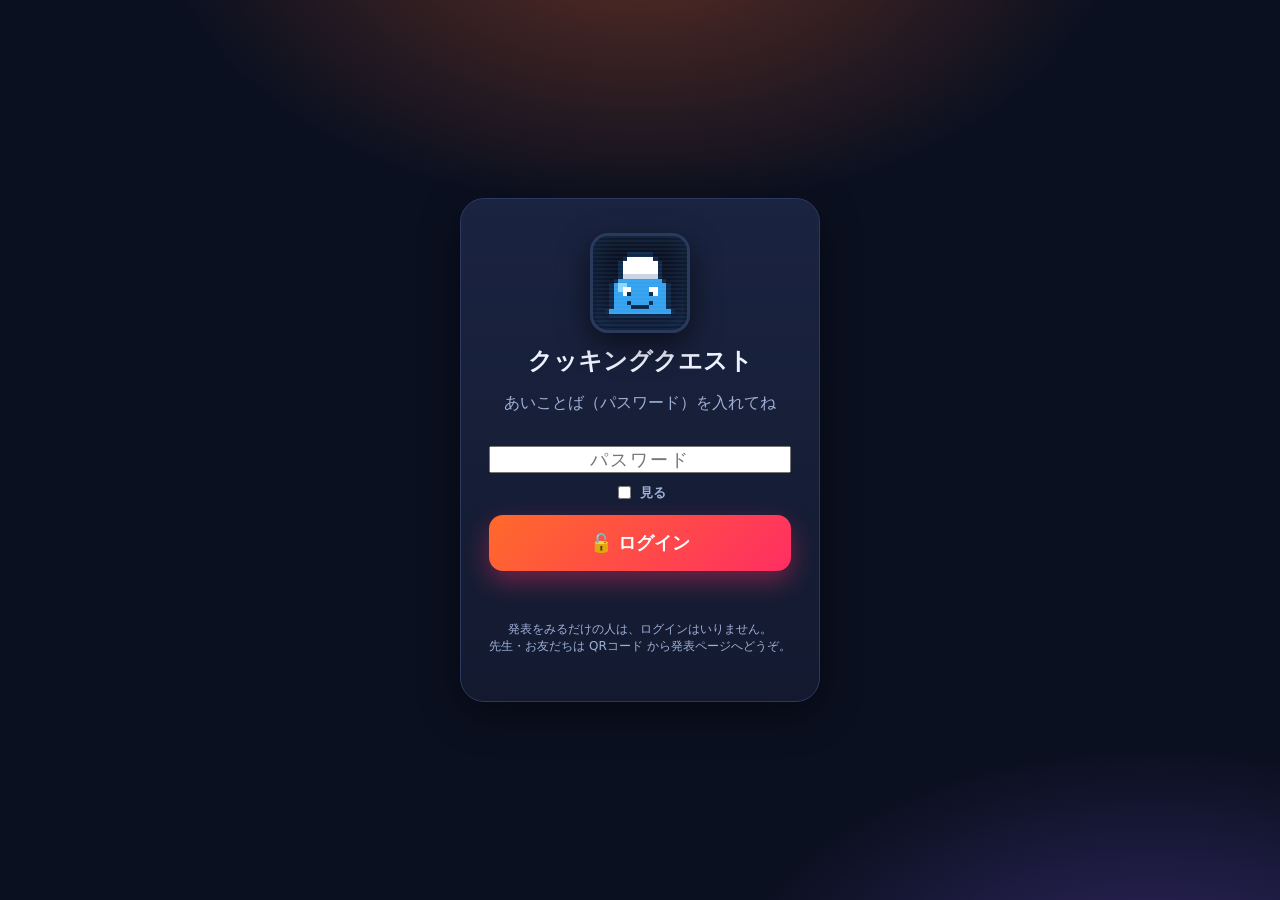
==== commit 41f0a77e: "フォルダ整理" ====
--- a/index.html
+++ b/index.html
@@ -4,11 +4,11 @@
 <meta charset="UTF-8">
 <meta name="viewport" content="width=device-width, initial-scale=1.0">
 <title>クッキングクエスト｜20日間おひるごはんチャレンジ</title>
-<link rel="icon" href="favicon.svg" type="image/svg+xml">
-<link rel="icon" href="favicon-32.png" sizes="32x32" type="image/png">
-<link rel="icon" href="favicon-16.png" sizes="16x16" type="image/png">
-<link rel="apple-touch-icon" href="apple-touch-icon.png">
-<link rel="stylesheet" href="style.css">
+<link rel="icon" href="assets/favicon.svg" type="image/svg+xml">
+<link rel="icon" href="assets/favicon-32.png" sizes="32x32" type="image/png">
+<link rel="icon" href="assets/favicon-16.png" sizes="16x16" type="image/png">
+<link rel="apple-touch-icon" href="assets/apple-touch-icon.png">
+<link rel="stylesheet" href="css/style.css">
 </head>
 <body>
 
@@ -316,12 +316,12 @@
 
 <style id="page-style">@page{size:A4 portrait;margin:10mm}</style>
 
-<script src="supabase.js"></script>
-<script src="cloud-config.js"></script>
-<script src="cloud.js"></script>
-<script src="qrcode.js"></script>
-<script src="recipes.js"></script>
-<script src="photos.js"></script>
-<script src="app.js"></script>
+<script src="lib/supabase.js"></script>
+<script src="js/cloud-config.js"></script>
+<script src="js/cloud.js"></script>
+<script src="lib/qrcode.js"></script>
+<script src="js/recipes.js"></script>
+<script src="js/photos.js"></script>
+<script src="js/app.js"></script>
 </body>
 </html>
--- a/css/style.css
+++ b/css/style.css
@@ -0,0 +1,1905 @@
+/* =========================================================
+   クッキングクエスト - 自由研究 料理記録アプリ
+   小3男子がテンション上がる「ゲーム風」デザイン
+   ========================================================= */
+
+/* ==========================================================
+   CSS変数（カラーパレット・共通値）
+   ========================================================== */
+:root {
+  /* 背景色 */
+  --bg: #0b1020;
+  --bg2: #131a30;
+  --panel: #1a2340;
+  --panel2: #212c50;
+
+  /* テキスト色 */
+  --ink: #eef2ff;
+  --sub: #9fb0d8;
+  --line: #2c3860;
+
+  /* アクセントカラー */
+  --fire: #ff6a2b;
+  --fire2: #ffb020;
+  --lava: #ff2e63;
+  --gold: #ffd23f;
+  --lime: #39e08b;
+  --sky: #37b6ff;
+  --purple: #8a5cff;
+
+  /* 共通値 */
+  --radius: 20px;
+  --shadow: 0 12px 40px rgba(0, 0, 0, .45);
+  --font: system-ui, -apple-system, "Hiragino Maru Gothic ProN", "Yu Gothic", "Meiryo", sans-serif;
+}
+
+/* ==========================================================
+   ベーススタイル
+   ========================================================== */
+* {
+  box-sizing: border-box;
+  -webkit-tap-highlight-color: transparent;
+}
+
+html, body {
+  margin: 0;
+  padding: 0;
+}
+
+body {
+  font-family: var(--font);
+  color: var(--ink);
+  background:
+    radial-gradient(1200px 600px at 80% -10%, rgba(138, 92, 255, .25), transparent 60%),
+    radial-gradient(1000px 500px at 0% 0%, rgba(255, 106, 43, .20), transparent 55%),
+    var(--bg);
+  min-height: 100vh;
+  overflow-x: hidden;
+}
+
+button {
+  font-family: inherit;
+  cursor: pointer;
+}
+
+img {
+  max-width: 100%;
+  display: block;
+}
+
+input, textarea, select {
+  font-family: inherit;
+}
+
+/* ==========================================================
+   トップバー
+   ========================================================== */
+.topbar {
+  position: sticky;
+  top: 0;
+  z-index: 50;
+  display: flex;
+  align-items: center;
+  gap: 14px;
+  padding: 12px 18px;
+  background: linear-gradient(180deg, rgba(11, 16, 32, .96), rgba(11, 16, 32, .72));
+  backdrop-filter: blur(10px);
+  border-bottom: 1px solid var(--line);
+}
+
+.brand {
+  display: flex;
+  align-items: center;
+  gap: 12px;
+  font-weight: 900;
+  letter-spacing: .5px;
+  font-family: var(--font);
+}
+
+.brand .logo {
+  width: 46px;
+  height: 46px;
+  border-radius: 12px;
+  display: grid;
+  place-items: center;
+  padding: 5px;
+  overflow: hidden;
+  position: relative;
+  background: linear-gradient(180deg, #0a1020, #0e1732);
+  border: 2px solid #2a3a5e;
+  box-shadow: 0 6px 18px rgba(0, 0, 0, .5),
+              inset 0 0 16px rgba(255, 176, 32, .15),
+              inset 0 0 0 2px #0a1020;
+}
+
+.brand .logo .pixel-sprite {
+  width: 100%;
+  height: 100%;
+  image-rendering: pixelated;
+  image-rendering: crisp-edges;
+  animation: heroBob 1.8s ease-in-out infinite;
+}
+
+@keyframes heroBob {
+  0%, 100% { transform: translateY(0); }
+  50% { transform: translateY(-8%); }
+}
+
+@keyframes wobble {
+  0%, 100% { transform: rotate(-4deg); }
+  50% { transform: rotate(6deg); }
+}
+
+.brand b {
+  font-size: 19px;
+  line-height: 1;
+}
+
+.brand small {
+  display: block;
+  color: var(--sub);
+  font-weight: 700;
+  font-size: 11px;
+  margin-top: 2px;
+}
+
+.spacer {
+  flex: 1;
+}
+
+/* ナビゲーション */
+.nav {
+  display: flex;
+  gap: 8px;
+  flex-wrap: wrap;
+}
+
+.nav button {
+  border: 1px solid var(--line);
+  background: var(--panel);
+  color: var(--ink);
+  padding: 10px 14px;
+  border-radius: 12px;
+  font-weight: 800;
+  font-size: 14px;
+  transition: .15s transform, .15s background, .15s border-color;
+}
+
+.nav button:hover {
+  transform: translateY(-2px);
+}
+
+.nav button.active {
+  background: linear-gradient(135deg, var(--fire), var(--fire2));
+  border-color: transparent;
+  color: #231200;
+  box-shadow: 0 8px 22px rgba(255, 176, 32, .4);
+}
+
+.nav button .ic {
+  margin-right: 6px;
+}
+
+/* ヘッダーQRボタン */
+#header-qr {
+  display: flex;
+  align-items: center;
+  gap: 6px;
+  border: 1px solid var(--line);
+  background: linear-gradient(135deg, var(--sky), var(--purple));
+  color: #04121f;
+  padding: 9px 14px;
+  border-radius: 12px;
+  font-weight: 900;
+  font-size: 14px;
+  box-shadow: 0 6px 18px rgba(55, 182, 255, .35);
+  transition: .15s transform;
+}
+
+#header-qr:hover {
+  transform: translateY(-2px);
+}
+
+#header-qr b {
+  font-weight: 900;
+}
+
+#qr-img-box img {
+  width: 230px;
+  height: 230px;
+  image-rendering: pixelated;
+  border: 8px solid #fff;
+  border-radius: 10px;
+  background: #fff;
+}
+
+@media (max-width: 720px) {
+  #header-qr b { display: none; }
+  #header-qr { padding: 9px 11px; }
+}
+
+/* ==========================================================
+   レイアウト
+   ========================================================== */
+.wrap {
+  max-width: 1120px;
+  margin: 0 auto;
+  padding: 22px 18px 90px;
+}
+
+.view {
+  display: none;
+  animation: pop .35s ease both;
+}
+
+.view.active {
+  display: block;
+}
+
+@keyframes pop {
+  from {
+    opacity: 0;
+    transform: translateY(14px) scale(.99);
+  }
+  to {
+    opacity: 1;
+    transform: none;
+  }
+}
+
+.card {
+  background: linear-gradient(180deg, var(--panel), var(--bg2));
+  border: 1px solid var(--line);
+  border-radius: var(--radius);
+  padding: 20px;
+  box-shadow: var(--shadow);
+}
+
+h2.section {
+  font-size: 22px;
+  margin: 0 0 4px;
+  display: flex;
+  align-items: center;
+  gap: 10px;
+}
+
+.muted {
+  color: var(--sub);
+}
+
+/* ==========================================================
+   ダッシュボード ヒーロー
+   ========================================================== */
+.hero {
+  position: relative;
+  overflow: hidden;
+  border-radius: 26px;
+  padding: 26px;
+  background:
+    radial-gradient(600px 300px at 90% -20%, rgba(255, 210, 63, .25), transparent 60%),
+    linear-gradient(135deg, #241033, #3a1030 60%, #0b1020);
+  border: 1px solid var(--line);
+  box-shadow: var(--shadow);
+}
+
+.hero .flames {
+  position: absolute;
+  inset: auto 0 -20px 0;
+  height: 120px;
+  pointer-events: none;
+  opacity: .5;
+  background:
+    radial-gradient(60px 90px at 10% 100%, var(--fire), transparent 70%),
+    radial-gradient(70px 110px at 35% 100%, var(--fire2), transparent 70%),
+    radial-gradient(60px 90px at 60% 100%, var(--lava), transparent 70%),
+    radial-gradient(80px 120px at 85% 100%, var(--fire), transparent 70%);
+  filter: blur(2px);
+  animation: flick 1.4s ease-in-out infinite alternate;
+}
+
+@keyframes flick {
+  from {
+    transform: translateY(6px) scaleY(.95);
+    opacity: .4;
+  }
+  to {
+    transform: translateY(-4px) scaleY(1.05);
+    opacity: .65;
+  }
+}
+
+.hero h1 {
+  margin: 0;
+  font-size: 30px;
+  line-height: 1.15;
+  text-shadow: 0 2px 0 rgba(0, 0, 0, .3);
+}
+
+.hero .who {
+  color: var(--gold);
+  font-weight: 900;
+}
+
+.hero p {
+  margin: 8px 0 0;
+  color: #e9d6ff;
+  font-weight: 600;
+}
+
+/* ステータス行 */
+.stat-row {
+  display: flex;
+  flex-wrap: wrap;
+  gap: 16px;
+  margin-top: 20px;
+  align-items: center;
+}
+
+.ring {
+  position: relative;
+  width: 150px;
+  height: 150px;
+  flex: 0 0 auto;
+}
+
+.ring svg {
+  transform: rotate(-90deg);
+}
+
+.ring .num {
+  position: absolute;
+  inset: 0;
+  display: grid;
+  place-items: center;
+  text-align: center;
+}
+
+.ring .num b {
+  font-size: 40px;
+  line-height: 1;
+  display: block;
+}
+
+.ring .num span {
+  font-size: 12px;
+  color: var(--sub);
+  font-weight: 800;
+}
+
+/* バッジ */
+.badges {
+  display: flex;
+  gap: 10px;
+  flex-wrap: wrap;
+}
+
+.medal {
+  width: 74px;
+  height: 88px;
+  border-radius: 14px;
+  display: grid;
+  place-items: center;
+  text-align: center;
+  background: var(--panel2);
+  border: 1px solid var(--line);
+  position: relative;
+  font-size: 11px;
+  font-weight: 800;
+  color: var(--sub);
+  gap: 2px;
+  padding: 6px;
+}
+
+.medal .em {
+  font-size: 30px;
+  filter: grayscale(1) opacity(.4);
+}
+
+.medal.on {
+  background: linear-gradient(180deg, #3a2c07, #1a1400);
+  border-color: var(--gold);
+  color: var(--gold);
+}
+
+.medal.on .em {
+  filter: none;
+  animation: shine 2.5s ease-in-out infinite;
+}
+
+@keyframes shine {
+  0%, 100% { transform: scale(1); }
+  50% { transform: scale(1.15); }
+}
+
+/* 経験値バー */
+.xpbar {
+  margin-top: 16px;
+}
+
+.xpbar .lvl {
+  display: flex;
+  justify-content: space-between;
+  font-weight: 900;
+  margin-bottom: 6px;
+}
+
+.xptrack {
+  height: 16px;
+  border-radius: 10px;
+  background: #0c1122;
+  border: 1px solid var(--line);
+  overflow: hidden;
+}
+
+.xpfill {
+  height: 100%;
+  width: 0;
+  border-radius: 10px;
+  background: linear-gradient(90deg, var(--lime), var(--sky));
+  transition: width .8s cubic-bezier(.2, .9, .2, 1);
+}
+
+/* ==========================================================
+   20日グリッド
+   ========================================================== */
+.grid-days {
+  display: grid;
+  grid-template-columns: repeat(auto-fill, minmax(150px, 1fr));
+  gap: 14px;
+  margin-top: 8px;
+}
+
+.daycell {
+  position: relative;
+  border-radius: 16px;
+  overflow: hidden;
+  aspect-ratio: 1/1;
+  background: var(--panel);
+  border: 1px dashed var(--line);
+  display: grid;
+  place-items: center;
+  text-align: center;
+  color: var(--sub);
+  transition: .15s transform, .15s box-shadow;
+  cursor: pointer;
+}
+
+.daycell:hover {
+  transform: translateY(-3px);
+  box-shadow: 0 12px 26px rgba(0, 0, 0, .4);
+}
+
+.daycell .plus {
+  font-size: 34px;
+  font-weight: 900;
+  color: var(--fire2);
+}
+
+.daycell .dn {
+  position: absolute;
+  top: 8px;
+  left: 10px;
+  font-weight: 900;
+  font-size: 13px;
+  background: rgba(0, 0, 0, .5);
+  padding: 3px 9px;
+  border-radius: 20px;
+  z-index: 2;
+  color: #fff;
+}
+
+.daycell.done {
+  border-style: solid;
+  border-color: transparent;
+  color: #fff;
+}
+
+.daycell.done img {
+  position: absolute;
+  inset: 0;
+  width: 100%;
+  height: 100%;
+  object-fit: cover;
+}
+
+.daycell.done .cap {
+  position: absolute;
+  inset: auto 0 0 0;
+  z-index: 2;
+  padding: 22px 10px 9px;
+  background: linear-gradient(0deg, rgba(0, 0, 0, .85), transparent);
+  font-weight: 900;
+  font-size: 13px;
+  text-align: left;
+}
+
+.daycell.done .cleared {
+  position: absolute;
+  top: 7px;
+  right: 8px;
+  z-index: 2;
+  font-size: 12px;
+  font-weight: 900;
+  color: #231200;
+  background: var(--gold);
+  padding: 3px 8px;
+  border-radius: 20px;
+}
+
+/* ==========================================================
+   フォーム
+   ========================================================== */
+.form-grid {
+  display: grid;
+  grid-template-columns: 1fr 1fr;
+  gap: 16px;
+}
+
+.field {
+  display: flex;
+  flex-direction: column;
+  gap: 6px;
+  margin-bottom: 14px;
+}
+
+.field.full {
+  grid-column: 1/-1;
+}
+
+label {
+  font-weight: 800;
+  font-size: 14px;
+  display: flex;
+  align-items: center;
+  gap: 6px;
+}
+
+label .hint {
+  color: var(--sub);
+  font-weight: 600;
+  font-size: 12px;
+}
+
+input[type=text],
+input[type=date],
+input[type=number],
+textarea,
+select {
+  background: #0c1226;
+  border: 1px solid var(--line);
+  color: var(--ink);
+  border-radius: 12px;
+  padding: 12px 14px;
+  font-size: 15px;
+  outline: none;
+  transition: .15s border-color, .15s box-shadow;
+}
+
+input:focus,
+textarea:focus,
+select:focus {
+  border-color: var(--fire2);
+  box-shadow: 0 0 0 3px rgba(255, 176, 32, .2);
+}
+
+textarea {
+  resize: vertical;
+  min-height: 90px;
+  line-height: 1.5;
+}
+
+/* 星評価 */
+.stars {
+  display: flex;
+  gap: 6px;
+  font-size: 30px;
+}
+
+.stars span {
+  cursor: pointer;
+  filter: grayscale(1) opacity(.45);
+  transition: .12s transform;
+}
+
+.stars span:hover {
+  transform: scale(1.2);
+}
+
+.stars span.on {
+  filter: none;
+}
+
+/* 写真アップロード */
+.dropzone {
+  border: 2px dashed var(--line);
+  border-radius: 16px;
+  padding: 22px;
+  text-align: center;
+  color: var(--sub);
+  background: #0c1226;
+  transition: .15s;
+  cursor: pointer;
+}
+
+.dropzone.drag {
+  border-color: var(--fire2);
+  background: #141a33;
+  color: var(--ink);
+}
+
+.dropzone b {
+  color: var(--fire2);
+}
+
+.photos {
+  display: grid;
+  grid-template-columns: repeat(auto-fill, minmax(120px, 1fr));
+  gap: 10px;
+  margin-top: 12px;
+}
+
+.thumb {
+  position: relative;
+  border-radius: 12px;
+  overflow: hidden;
+  aspect-ratio: 1/1;
+  background: #0c1226;
+  border: 1px solid var(--line);
+}
+
+.thumb img {
+  width: 100%;
+  height: 100%;
+  object-fit: cover;
+}
+
+.thumb .del {
+  position: absolute;
+  top: 5px;
+  right: 5px;
+  border: none;
+  background: rgba(0, 0, 0, .65);
+  color: #fff;
+  width: 26px;
+  height: 26px;
+  border-radius: 50%;
+  font-weight: 900;
+}
+
+.thumb .mv {
+  position: absolute;
+  bottom: 5px;
+  left: 5px;
+  display: flex;
+  gap: 4px;
+}
+
+.thumb .mv button {
+  border: none;
+  background: rgba(0, 0, 0, .65);
+  color: #fff;
+  width: 24px;
+  height: 24px;
+  border-radius: 7px;
+  font-weight: 900;
+  font-size: 14px;
+}
+
+/* ボタン */
+.btn {
+  border: none;
+  border-radius: 14px;
+  padding: 14px 22px;
+  font-weight: 900;
+  font-size: 16px;
+  background: linear-gradient(135deg, var(--fire), var(--lava));
+  color: #fff;
+  box-shadow: 0 10px 26px rgba(255, 46, 99, .4);
+  transition: .15s transform;
+}
+
+.btn:hover {
+  transform: translateY(-2px);
+}
+
+.btn.big {
+  width: 100%;
+  font-size: 18px;
+  padding: 16px;
+}
+
+.btn.ghost {
+  background: var(--panel);
+  color: var(--ink);
+  border: 1px solid var(--line);
+  box-shadow: none;
+}
+
+.btn.gold {
+  background: linear-gradient(135deg, var(--gold), var(--fire2));
+  color: #231200;
+  box-shadow: 0 10px 26px rgba(255, 176, 32, .4);
+}
+
+.btn.lime {
+  background: linear-gradient(135deg, var(--lime), #12b981);
+  color: #052616;
+  box-shadow: 0 10px 26px rgba(57, 224, 139, .35);
+}
+
+.btn.sky {
+  background: linear-gradient(135deg, var(--sky), var(--purple));
+  color: #04121f;
+  box-shadow: 0 10px 26px rgba(55, 182, 255, .35);
+}
+
+.btn.sm {
+  padding: 9px 14px;
+  font-size: 14px;
+  border-radius: 11px;
+}
+
+.row {
+  display: flex;
+  gap: 12px;
+  flex-wrap: wrap;
+  align-items: center;
+}
+
+.row.end {
+  justify-content: flex-end;
+}
+
+.chips {
+  display: flex;
+  flex-wrap: wrap;
+  gap: 8px;
+}
+
+.chip {
+  background: var(--panel2);
+  border: 1px solid var(--line);
+  border-radius: 20px;
+  padding: 6px 12px;
+  font-weight: 800;
+  font-size: 13px;
+}
+
+/* ==========================================================
+   発表スライド
+   ========================================================== */
+#present-view {
+  position: fixed;
+  inset: 0;
+  z-index: 200;
+  background: #05070f;
+  display: none;
+}
+
+#present-view.active {
+  display: block;
+}
+
+.slide {
+  position: absolute;
+  inset: 0;
+  display: none;
+  flex-direction: column;
+  padding: 4vmin 5vmin 96px;
+  color: #fff;
+  overflow: hidden;
+}
+
+.slide.show {
+  display: flex;
+  animation: slidein .5s cubic-bezier(.2, .9, .2, 1) both;
+}
+
+@keyframes slidein {
+  from {
+    opacity: 0;
+    transform: translateX(40px) scale(.98);
+  }
+  to {
+    opacity: 1;
+    transform: none;
+  }
+}
+
+.slide .kicker {
+  font-weight: 900;
+  color: var(--gold);
+  letter-spacing: 2px;
+  font-size: clamp(14px, 2.4vmin, 22px);
+}
+
+.slide h1 {
+  font-size: clamp(30px, 7vmin, 74px);
+  margin: .2em 0;
+  line-height: 1.05;
+  text-shadow: 0 4px 0 rgba(0, 0, 0, .4);
+}
+
+.slide .big-photos {
+  flex: 1;
+  display: grid;
+  gap: 2vmin;
+  min-height: 0;
+  grid-auto-rows: 1fr;
+}
+
+.slide .big-photos .shot {
+  position: relative;
+  overflow: hidden;
+  border-radius: 18px;
+  background: #05070f;
+  box-shadow: 0 20px 50px rgba(0, 0, 0, .6);
+  min-height: 0;
+}
+
+.slide .big-photos .shot > span {
+  position: absolute;
+  inset: 0;
+  background-size: cover;
+  background-position: center;
+  filter: blur(22px) brightness(.5);
+  transform: scale(1.25);
+}
+
+.slide .big-photos .shot > img {
+  position: absolute;
+  inset: 0;
+  width: 100%;
+  height: 100%;
+  object-fit: contain;
+  z-index: 1;
+}
+
+.slide .meta {
+  display: flex;
+  flex-wrap: wrap;
+  gap: 2vmin;
+  margin-top: 2vmin;
+  font-size: clamp(15px, 2.6vmin, 26px);
+}
+
+.slide .meta .box {
+  background: rgba(255, 255, 255, .08);
+  border: 1px solid rgba(255, 255, 255, .14);
+  border-radius: 16px;
+  padding: 1.4vmin 2vmin;
+  backdrop-filter: blur(4px);
+}
+
+.slide .meta .box b {
+  color: var(--gold);
+}
+
+/* 発表バー */
+.present-bar {
+  position: absolute;
+  inset: auto 0 0 0;
+  z-index: 210;
+  display: flex;
+  align-items: center;
+  gap: 14px;
+  padding: 14px 20px;
+  background: linear-gradient(0deg, rgba(0, 0, 0, .6), transparent);
+}
+
+.present-bar .prog {
+  flex: 1;
+  height: 8px;
+  border-radius: 6px;
+  background: rgba(255, 255, 255, .15);
+  overflow: hidden;
+}
+
+.present-bar .prog i {
+  display: block;
+  height: 100%;
+  background: linear-gradient(90deg, var(--fire2), var(--lava));
+  width: 0;
+  transition: width .4s;
+}
+
+.present-bar button {
+  border: 1px solid rgba(255, 255, 255, .25);
+  background: rgba(255, 255, 255, .1);
+  color: #fff;
+  border-radius: 12px;
+  padding: 10px 16px;
+  font-weight: 900;
+  font-size: 16px;
+}
+
+.present-bar .pageno {
+  font-weight: 900;
+  min-width: 64px;
+  text-align: center;
+}
+
+/* カバースライド */
+.cover-slide {
+  align-items: center;
+  justify-content: center;
+  text-align: center;
+  background: radial-gradient(800px 500px at 50% 0%, rgba(255, 106, 43, .35), transparent 60%);
+}
+
+.cover-slide .plate {
+  font-size: clamp(70px, 18vmin, 200px);
+  animation: spin 14s linear infinite;
+}
+
+@keyframes spin {
+  to { transform: rotate(360deg); }
+}
+
+/* ==========================================================
+   印刷/PDF
+   ========================================================== */
+.print-opts {
+  display: grid;
+  grid-template-columns: 1fr 1fr 1fr;
+  gap: 14px;
+}
+
+.print-opts .field {
+  margin: 0;
+}
+
+.preview-scroller {
+  margin-top: 18px;
+  background: #070b16;
+  border: 1px solid var(--line);
+  border-radius: 16px;
+  padding: 24px;
+  max-height: 70vh;
+  overflow: auto;
+  display: flex;
+  flex-direction: column;
+  align-items: center;
+  gap: 20px;
+}
+
+/* 印刷レポート本体 */
+#report {
+  color: #111;
+  background: transparent;
+}
+
+.paper {
+  background: #fff;
+  color: #111;
+  margin: 0 auto;
+  position: relative;
+  box-shadow: 0 8px 30px rgba(0, 0, 0, .5);
+  overflow: hidden;
+}
+
+.paper .pad {
+  padding: 12mm 13mm;
+  height: 100%;
+  display: flex;
+  flex-direction: column;
+}
+
+.paper .p-head {
+  display: flex;
+  justify-content: space-between;
+  align-items: flex-end;
+  border-bottom: 3px solid #ff6a2b;
+  padding-bottom: 6px;
+  margin-bottom: 8px;
+}
+
+.paper .p-head .dnum {
+  font-weight: 900;
+  font-size: 7mm;
+  color: #ff5a1f;
+}
+
+.paper .p-head .pdate {
+  font-weight: 800;
+  color: #555;
+}
+
+.paper h3.p-title {
+  margin: 2mm 0 3mm;
+  font-size: 8mm;
+  line-height: 1.15;
+}
+
+.paper .p-photos {
+  display: grid;
+  gap: 4mm;
+}
+
+.paper .p-photos img {
+  width: 100%;
+  height: 100%;
+  object-fit: contain;
+  background: #f5f5f5;
+  border-radius: 3mm;
+  border: 1px solid #eee;
+}
+
+.paper .p-body {
+  display: grid;
+  grid-template-columns: 1fr 1fr;
+  gap: 5mm;
+  margin-top: 4mm;
+}
+
+.paper .p-block {
+  background: #fff7ef;
+  border: 1.5px solid #ffd7b8;
+  border-radius: 3mm;
+  padding: 3mm 4mm;
+}
+
+.paper .p-block h4 {
+  margin: 0 0 1.5mm;
+  color: #e2560f;
+  font-size: 4mm;
+  display: flex;
+  align-items: center;
+  gap: 1.5mm;
+}
+
+.paper .p-block .txt {
+  white-space: pre-wrap;
+  line-height: 1.6;
+  font-size: 3.6mm;
+}
+
+.paper .p-block ul {
+  margin: 0;
+  padding-left: 5mm;
+  line-height: 1.7;
+  font-size: 3.6mm;
+}
+
+.paper .p-foot {
+  margin-top: auto;
+  display: flex;
+  justify-content: space-between;
+  color: #999;
+  font-size: 3mm;
+  border-top: 1px solid #eee;
+  padding-top: 2mm;
+}
+
+.paper .stars-print {
+  color: #ff8f1f;
+  letter-spacing: 1px;
+}
+
+/* 表紙 */
+.paper.cover .pad {
+  justify-content: center;
+  align-items: center;
+  text-align: center;
+  background: radial-gradient(120mm 80mm at 50% 20%, #fff1e6, #fff);
+}
+
+.paper.cover .plate {
+  font-size: 40mm;
+}
+
+.paper.cover .maintitle {
+  font-size: 12mm;
+  font-weight: 900;
+  color: #c23a00;
+  line-height: 1.15;
+  margin: 4mm 0;
+}
+
+.paper.cover .sub {
+  font-size: 6mm;
+  color: #ff6a2b;
+  font-weight: 800;
+}
+
+.paper.cover .byline {
+  margin-top: 12mm;
+  font-size: 5mm;
+  line-height: 2;
+  color: #333;
+}
+
+.paper.cover .byline b {
+  font-size: 7mm;
+}
+
+.paper.cover .qr-box {
+  margin-top: 8mm;
+  display: flex;
+  flex-direction: column;
+  align-items: center;
+  gap: 2mm;
+}
+
+.paper.cover .qr-box img {
+  width: 34mm;
+  height: 34mm;
+  image-rendering: pixelated;
+  border: 1.5mm solid #fff;
+  box-shadow: 0 0 0 1px #eee;
+}
+
+.paper.cover .qr-box .cap {
+  font-size: 3.6mm;
+  color: #c23a00;
+  font-weight: 800;
+  line-height: 1.4;
+}
+
+.paper .p-qr {
+  position: absolute;
+  top: 9mm;
+  right: 11mm;
+  text-align: center;
+  z-index: 3;
+}
+
+.paper .p-qr img {
+  width: 20mm;
+  height: 20mm;
+  image-rendering: pixelated;
+}
+
+.paper .p-qr .cap {
+  font-size: 2.4mm;
+  color: #999;
+}
+
+.paper.cover .frame {
+  position: absolute;
+  inset: 6mm;
+  border: 2mm solid #ffb020;
+  border-radius: 6mm;
+  pointer-events: none;
+}
+
+.paper.cover .frame2 {
+  position: absolute;
+  inset: 9mm;
+  border: .6mm dashed #ff6a2b;
+  border-radius: 4mm;
+  pointer-events: none;
+}
+
+/* はじめに / まとめ */
+.paper.doc .doc-h {
+  font-size: 9mm;
+  color: #c23a00;
+  font-weight: 900;
+  border-bottom: 3px solid #ffb020;
+  padding-bottom: 3mm;
+  display: flex;
+  gap: 3mm;
+  align-items: center;
+}
+
+.paper.doc .doc-body {
+  margin-top: 6mm;
+  font-size: 4.4mm;
+  line-height: 1.9;
+  white-space: pre-wrap;
+}
+
+.paper.doc .doc-list {
+  margin-top: 6mm;
+}
+
+.paper.doc .doc-list .it {
+  display: flex;
+  gap: 4mm;
+  padding: 3mm 0;
+  border-bottom: 1px dashed #ffd7b8;
+}
+
+.paper.doc .doc-list .it .n {
+  font-weight: 900;
+  color: #ff6a2b;
+}
+
+.empty-note {
+  color: var(--sub);
+  text-align: center;
+  padding: 30px;
+}
+
+/* ==========================================================
+   せってい
+   ========================================================== */
+.setting-grid {
+  display: grid;
+  grid-template-columns: 1fr 1fr;
+  gap: 16px;
+}
+
+.danger {
+  color: var(--lava);
+}
+
+.kv {
+  display: flex;
+  justify-content: space-between;
+  padding: 10px 0;
+  border-bottom: 1px dashed var(--line);
+}
+
+/* ==========================================================
+   トースト & 紙吹雪 & レベルアップ
+   ========================================================== */
+#toast {
+  position: fixed;
+  left: 50%;
+  bottom: 26px;
+  transform: translateX(-50%) translateY(30px);
+  z-index: 400;
+  background: #111a33;
+  border: 1px solid var(--line);
+  border-radius: 14px;
+  padding: 12px 20px;
+  font-weight: 900;
+  box-shadow: var(--shadow);
+  opacity: 0;
+  transition: .3s;
+}
+
+#toast.show {
+  opacity: 1;
+  transform: translateX(-50%) translateY(0);
+}
+
+#confetti {
+  position: fixed;
+  inset: 0;
+  z-index: 500;
+  pointer-events: none;
+  display: none;
+}
+
+#levelup {
+  position: fixed;
+  inset: 0;
+  z-index: 450;
+  display: none;
+  place-items: center;
+  background: rgba(5, 7, 15, .6);
+  backdrop-filter: blur(3px);
+}
+
+#levelup.show {
+  display: grid;
+  animation: pop .3s ease;
+}
+
+#levelup .box {
+  text-align: center;
+  background: linear-gradient(135deg, #2a1636, #3a1030);
+  border: 2px solid var(--gold);
+  border-radius: 24px;
+  padding: 40px 50px;
+  box-shadow: 0 0 60px rgba(255, 210, 63, .5);
+}
+
+#levelup .box .em {
+  font-size: 80px;
+  animation: shine 1.2s ease infinite;
+}
+
+#levelup .box h2 {
+  font-size: 34px;
+  margin: 10px 0;
+  color: var(--gold);
+}
+
+/* ==========================================================
+   レシピ図鑑
+   ========================================================== */
+#recipe-cats .catchip {
+  cursor: pointer;
+  transition: .15s transform, .15s background;
+  user-select: none;
+}
+
+#recipe-cats .catchip:hover {
+  transform: translateY(-2px);
+}
+
+#recipe-cats .catchip.on {
+  background: linear-gradient(135deg, var(--fire), var(--fire2));
+  border-color: transparent;
+  color: #231200;
+}
+
+.recipe-grid {
+  display: grid;
+  grid-template-columns: repeat(auto-fill, minmax(168px, 1fr));
+  gap: 14px;
+}
+
+.recipe-card {
+  border-radius: 18px;
+  overflow: hidden;
+  background: var(--panel);
+  border: 1px solid var(--line);
+  cursor: pointer;
+  transition: .15s transform, .15s box-shadow;
+  display: flex;
+  flex-direction: column;
+}
+
+.recipe-card:hover {
+  transform: translateY(-4px);
+  box-shadow: 0 14px 30px rgba(0, 0, 0, .45);
+}
+
+.recipe-poster {
+  position: relative;
+  aspect-ratio: 4/3;
+  display: grid;
+  place-items: center;
+  overflow: hidden;
+}
+
+.recipe-poster .photo {
+  position: absolute;
+  inset: 0;
+  width: 100%;
+  height: 100%;
+  object-fit: cover;
+  z-index: 0;
+}
+
+.recipe-poster .photo ~ .dish {
+  display: none;
+}
+
+.rd-hero .photo {
+  position: absolute;
+  inset: 0;
+  width: 100%;
+  height: 100%;
+  object-fit: cover;
+  z-index: 0;
+}
+
+.rd-hero .photo ~ .dish {
+  display: none;
+}
+
+.recipe-poster .dish {
+  font-size: 64px;
+  filter: drop-shadow(0 8px 10px rgba(0, 0, 0, .35));
+  z-index: 1;
+  animation: dishFloat 3s ease-in-out infinite;
+}
+
+@keyframes dishFloat {
+  0%, 100% {
+    transform: translateY(0) rotate(-2deg);
+  }
+  50% {
+    transform: translateY(-6px) rotate(2deg);
+  }
+}
+
+.recipe-poster .spark {
+  position: absolute;
+  z-index: 1;
+  font-size: 16px;
+  opacity: .9;
+}
+
+.recipe-poster .lv {
+  position: absolute;
+  top: 8px;
+  left: 8px;
+  z-index: 2;
+  background: rgba(0, 0, 0, .55);
+  color: #ffd23f;
+  font-weight: 900;
+  font-size: 12px;
+  padding: 3px 8px;
+  border-radius: 20px;
+}
+
+.recipe-poster .time {
+  position: absolute;
+  top: 8px;
+  right: 8px;
+  z-index: 2;
+  background: rgba(0, 0, 0, .55);
+  color: #fff;
+  font-weight: 900;
+  font-size: 12px;
+  padding: 3px 8px;
+  border-radius: 20px;
+}
+
+.recipe-poster .catbadge {
+  position: absolute;
+  bottom: 8px;
+  left: 8px;
+  z-index: 2;
+  background: rgba(0, 0, 0, .5);
+  color: #fff;
+  font-weight: 800;
+  font-size: 11px;
+  padding: 2px 8px;
+  border-radius: 20px;
+}
+
+.recipe-info {
+  padding: 10px 12px 12px;
+}
+
+.recipe-info .name {
+  font-weight: 900;
+  font-size: 15px;
+  line-height: 1.25;
+}
+
+.recipe-info .nick {
+  color: var(--sub);
+  font-size: 12px;
+  margin-top: 3px;
+  line-height: 1.3;
+}
+
+/* レシピ詳細モーダル */
+.recipe-detail-bg {
+  position: fixed;
+  inset: 0;
+  z-index: 340;
+  background: rgba(5, 7, 15, .75);
+  backdrop-filter: blur(5px);
+  display: none;
+  place-items: start center;
+  padding: 24px 16px;
+  overflow-y: auto;
+}
+
+.recipe-detail-bg.show {
+  display: grid;
+}
+
+.recipe-detail {
+  background: linear-gradient(180deg, var(--panel), var(--bg2));
+  border: 1px solid var(--line);
+  border-radius: 22px;
+  max-width: 620px;
+  width: 100%;
+  box-shadow: var(--shadow);
+  overflow: hidden;
+  margin: auto;
+}
+
+.rd-hero {
+  position: relative;
+  height: 170px;
+  display: grid;
+  place-items: center;
+}
+
+.rd-hero .dish {
+  font-size: 96px;
+  filter: drop-shadow(0 10px 14px rgba(0, 0, 0, .4));
+  z-index: 1;
+  animation: dishFloat 3s ease-in-out infinite;
+}
+
+.rd-hero .sp {
+  position: absolute;
+  font-size: 20px;
+  z-index: 1;
+}
+
+.rd-hero .close {
+  position: absolute;
+  top: 12px;
+  right: 12px;
+  z-index: 3;
+  border: none;
+  width: 38px;
+  height: 38px;
+  border-radius: 50%;
+  background: rgba(0, 0, 0, .5);
+  color: #fff;
+  font-weight: 900;
+  font-size: 18px;
+  cursor: pointer;
+}
+
+.rd-body {
+  padding: 18px 20px 22px;
+}
+
+.rd-body h3 {
+  margin: 0;
+  font-size: 22px;
+}
+
+.rd-body .nick {
+  color: var(--fire2);
+  font-weight: 800;
+  margin: 4px 0 12px;
+}
+
+.rd-meta {
+  display: flex;
+  gap: 8px;
+  flex-wrap: wrap;
+  margin-bottom: 16px;
+}
+
+.rd-meta .m {
+  background: var(--panel2);
+  border: 1px solid var(--line);
+  border-radius: 12px;
+  padding: 6px 12px;
+  font-weight: 800;
+  font-size: 13px;
+}
+
+.rd-sec {
+  margin-top: 16px;
+}
+
+.rd-sec h4 {
+  margin: 0 0 8px;
+  font-size: 16px;
+  display: flex;
+  align-items: center;
+  gap: 7px;
+  color: var(--fire2);
+}
+
+.rd-ing {
+  display: flex;
+  flex-wrap: wrap;
+  gap: 8px;
+}
+
+.rd-ing .it {
+  background: #0c1226;
+  border: 1px solid var(--line);
+  border-radius: 10px;
+  padding: 7px 11px;
+  font-size: 14px;
+  font-weight: 700;
+}
+
+.rd-steps {
+  display: flex;
+  flex-direction: column;
+  gap: 10px;
+  counter-reset: st;
+}
+
+.rd-step {
+  display: flex;
+  gap: 12px;
+  align-items: flex-start;
+  background: #0c1226;
+  border: 1px solid var(--line);
+  border-radius: 14px;
+  padding: 12px 14px;
+}
+
+.rd-step .no {
+  counter-increment: st;
+  flex: 0 0 auto;
+  width: 28px;
+  height: 28px;
+  border-radius: 50%;
+  background: linear-gradient(135deg, var(--fire), var(--lava));
+  color: #fff;
+  font-weight: 900;
+  display: grid;
+  place-items: center;
+  font-size: 14px;
+}
+
+.rd-step .no::before {
+  content: counter(st);
+}
+
+.rd-step .se {
+  font-size: 24px;
+  line-height: 1;
+  flex: 0 0 auto;
+}
+
+.rd-step .st {
+  line-height: 1.5;
+  font-weight: 600;
+  padding-top: 2px;
+}
+
+.rd-tip {
+  background: #141a33;
+  border: 1px dashed var(--fire2);
+  border-radius: 14px;
+  padding: 12px 14px;
+  font-weight: 700;
+  line-height: 1.5;
+}
+
+.rd-help {
+  background: #2a1420;
+  border: 1px solid var(--lava);
+  border-radius: 14px;
+  padding: 12px 14px;
+  color: #ffd0d8;
+  font-weight: 800;
+  line-height: 1.5;
+  margin-top: 12px;
+}
+
+#recipe-credits details {
+  background: var(--panel);
+  border: 1px solid var(--line);
+  border-radius: 14px;
+  padding: 6px 14px;
+}
+
+#recipe-credits summary {
+  cursor: pointer;
+  font-weight: 800;
+  padding: 8px 0;
+  color: var(--sub);
+}
+
+#recipe-credits .clist {
+  font-size: 12px;
+  color: var(--sub);
+  line-height: 1.7;
+  max-height: 280px;
+  overflow: auto;
+  padding: 6px 0;
+}
+
+#recipe-credits .clist a {
+  color: var(--sky);
+  text-decoration: none;
+}
+
+#recipe-credits .clist .cn {
+  color: var(--ink);
+  font-weight: 700;
+}
+
+/* ==========================================================
+   ログイン
+   ========================================================== */
+#login {
+  position: fixed;
+  inset: 0;
+  z-index: 600;
+  display: grid;
+  place-items: center;
+  padding: 20px;
+  background:
+    radial-gradient(800px 500px at 50% -10%, rgba(255, 106, 43, .35), transparent 60%),
+    radial-gradient(700px 400px at 90% 110%, rgba(138, 92, 255, .3), transparent 60%),
+    var(--bg);
+}
+
+#login.hidden {
+  display: none;
+}
+
+.login-card {
+  width: 100%;
+  max-width: 360px;
+  text-align: center;
+  background: linear-gradient(180deg, var(--panel), var(--bg2));
+  border: 1px solid var(--line);
+  border-radius: 24px;
+  padding: 34px 28px;
+  box-shadow: var(--shadow);
+}
+
+.login-logo {
+  width: 100px;
+  height: 100px;
+  margin: 0 auto 12px;
+  border-radius: 18px;
+  display: grid;
+  place-items: center;
+  background: linear-gradient(180deg, #0a1020, #0e1732);
+  border: 3px solid #2a3a5e;
+  box-shadow: 0 10px 30px rgba(0, 0, 0, .55),
+              inset 0 0 26px rgba(51, 161, 238, .18),
+              inset 0 0 0 3px #0a1020;
+  padding: 12px;
+  overflow: hidden;
+  position: relative;
+}
+
+.login-logo::after {
+  content: "";
+  position: absolute;
+  inset: 0;
+  pointer-events: none;
+  background: repeating-linear-gradient(0deg, rgba(255, 255, 255, .04) 0 2px, transparent 2px 4px);
+}
+
+.pixel-sprite {
+  width: 100%;
+  height: 100%;
+  image-rendering: pixelated;
+  image-rendering: crisp-edges;
+  transform-origin: center bottom;
+  animation: slimeBounce 1.15s ease-in-out infinite;
+}
+
+@keyframes slimeBounce {
+  0% {
+    transform: translateY(0) scale(1, 1);
+  }
+  18% {
+    transform: translateY(2%) scale(1.1, 0.9);
+  }
+  50% {
+    transform: translateY(-14%) scale(0.95, 1.07);
+  }
+  78% {
+    transform: translateY(0) scale(1.05, 0.96);
+  }
+  100% {
+    transform: translateY(0) scale(1, 1);
+  }
+}
+
+.login-card h1 {
+  margin: 6px 0 2px;
+  font-size: 24px;
+}
+
+.login-card input[type=password],
+.login-card input[type=text] {
+  width: 100%;
+  margin-top: 16px;
+  text-align: center;
+  font-size: 18px;
+  letter-spacing: 2px;
+}
+
+.login-show {
+  display: inline-flex;
+  align-items: center;
+  gap: 6px;
+  margin-top: 10px;
+  font-size: 13px;
+  color: var(--sub);
+  font-weight: 700;
+  cursor: pointer;
+}
+
+#login-err {
+  color: var(--lava);
+  font-weight: 900;
+  margin-top: 12px;
+  min-height: 22px;
+  animation: none;
+}
+
+#login-err.shake {
+  animation: shake .4s;
+}
+
+@keyframes shake {
+  0%, 100% { transform: translateX(0); }
+  20%, 60% { transform: translateX(-8px); }
+  40%, 80% { transform: translateX(8px); }
+}
+
+/* ==========================================================
+   モーダル
+   ========================================================== */
+.modal-bg {
+  position: fixed;
+  inset: 0;
+  z-index: 300;
+  background: rgba(5, 7, 15, .7);
+  backdrop-filter: blur(4px);
+  display: none;
+  place-items: center;
+  padding: 20px;
+}
+
+.modal-bg.show {
+  display: grid;
+}
+
+.modal {
+  background: linear-gradient(180deg, var(--panel), var(--bg2));
+  border: 1px solid var(--line);
+  border-radius: 20px;
+  max-width: 560px;
+  width: 100%;
+  padding: 24px;
+  box-shadow: var(--shadow);
+}
+
+.modal h3 {
+  margin: 0 0 12px;
+}
+
+/* ==========================================================
+   レスポンシブ
+   ========================================================== */
+@media (max-width: 720px) {
+  .form-grid {
+    grid-template-columns: 1fr;
+  }
+  .print-opts {
+    grid-template-columns: 1fr 1fr;
+  }
+  .setting-grid {
+    grid-template-columns: 1fr;
+  }
+  .brand small {
+    display: none;
+  }
+  .hero h1 {
+    font-size: 24px;
+  }
+}
+
+/* ==========================================================
+   印刷時
+   注: #page-style は index.html 内の <style id="page-style"> 要素。
+       app.js が印刷時の用紙サイズ (@page) を動的に設定する。
+   ========================================================== */
+
+@media print {
+  html, body {
+    background: #fff !important;
+    margin: 0 !important;
+    padding: 0 !important;
+  }
+
+  /* いったん全部かくして、レポート（紙）だけ見せる */
+  body * {
+    visibility: hidden !important;
+  }
+
+  #report, #report * {
+    visibility: visible !important;
+  }
+
+  /* アニメ由来の transform を消して #report をページ最上部に固定 */
+  .wrap, .view, #print-view, .preview-scroller {
+    animation: none !important;
+    transform: none !important;
+  }
+
+  #report {
+    position: absolute;
+    left: 0;
+    top: 0;
+    width: 100%;
+  }
+
+  .paper {
+    transform: none !important;
+    margin: 0 auto !important;
+    box-shadow: none !important;
+    page-break-after: always;
+    break-after: page;
+  }
+
+  .paper:last-child {
+    page-break-after: auto;
+    break-after: auto;
+  }
+}
